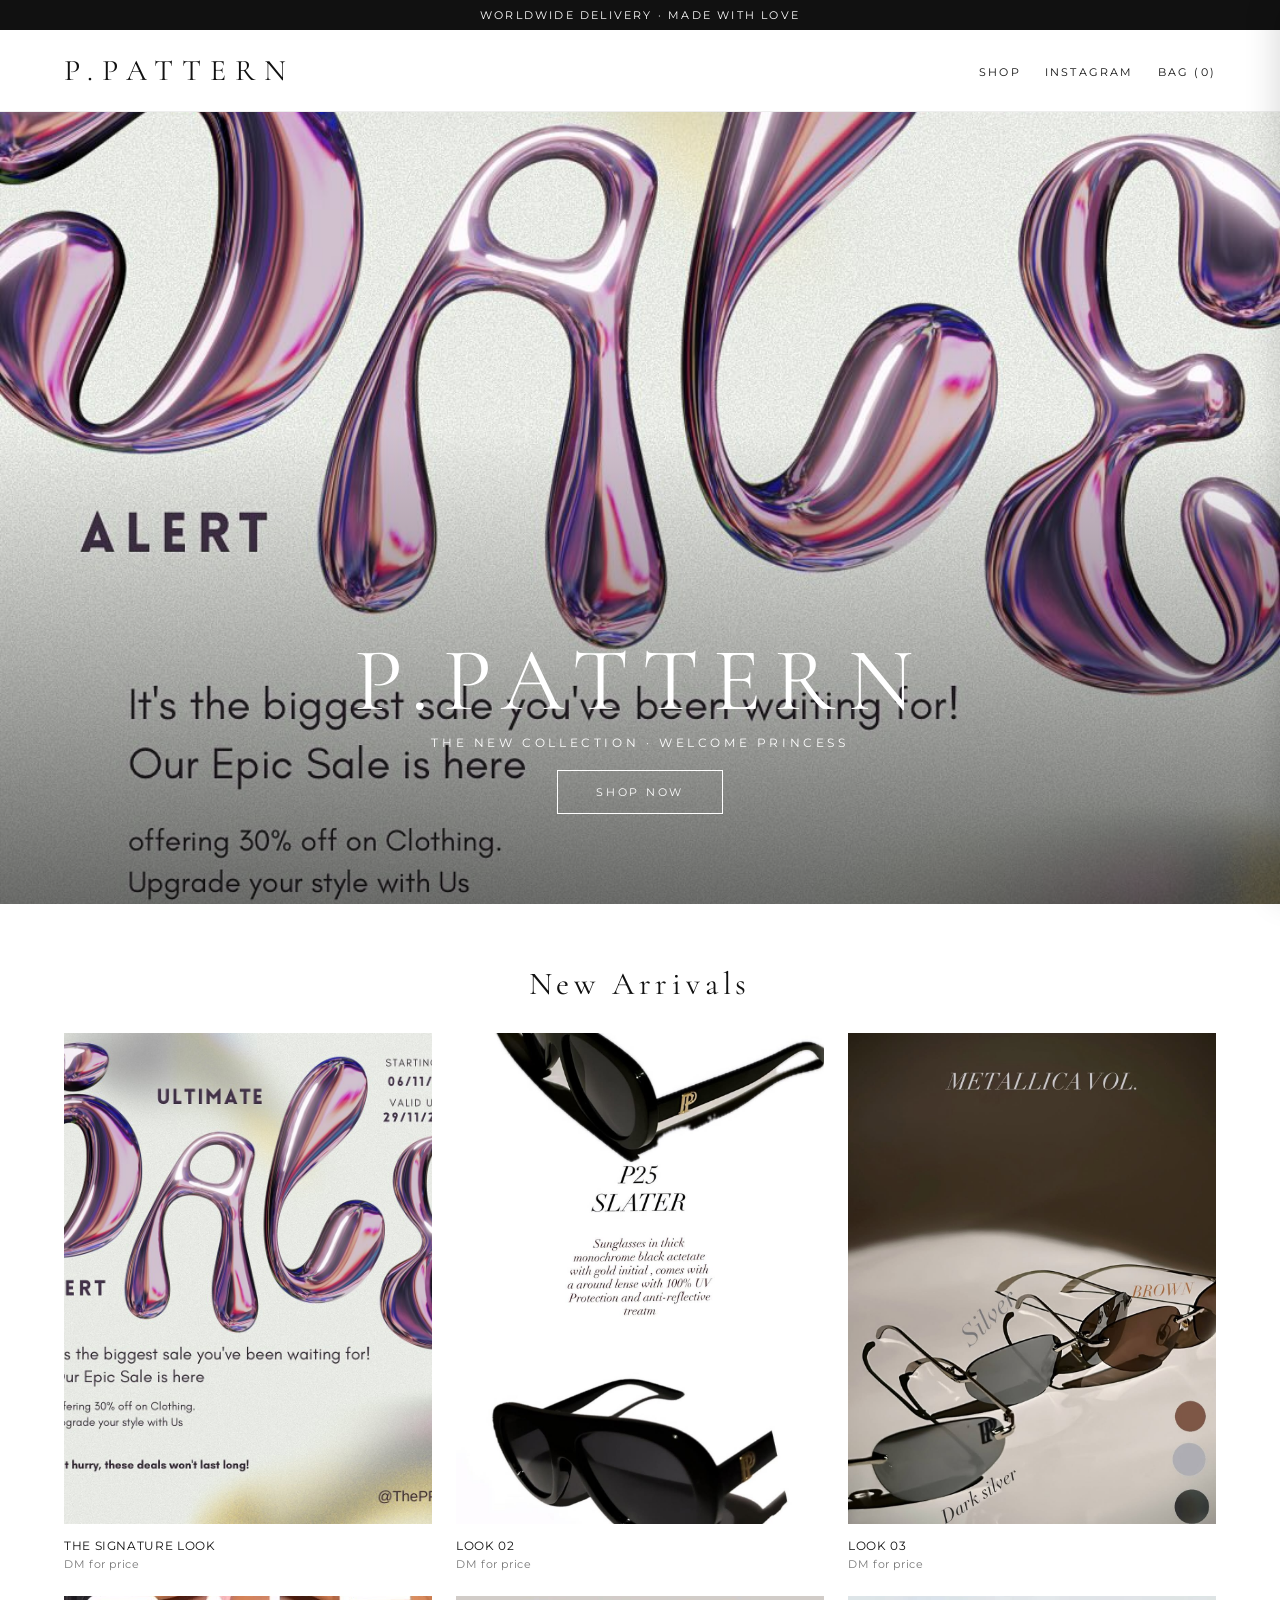
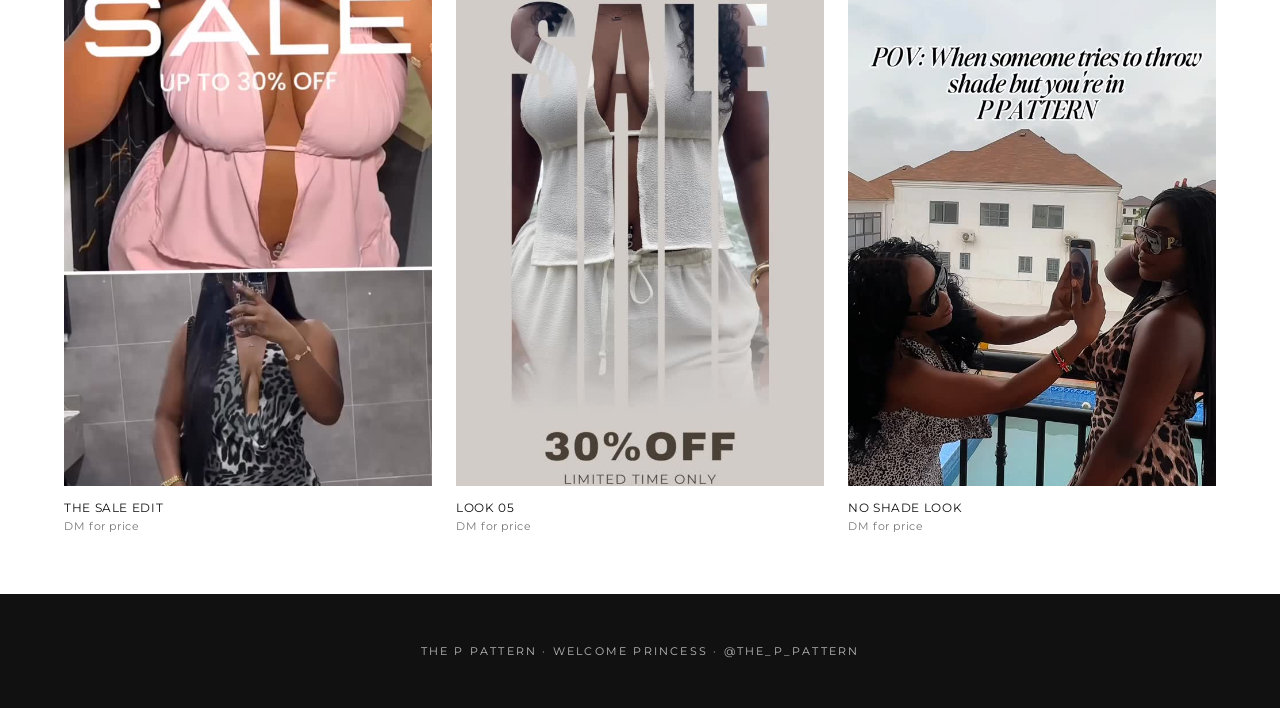
==== index.html @ 8e35169d "p.pattern site" ====
<!doctype html><html><head><meta charset=utf-8><meta name=viewport content="width=device-width,initial-scale=1"><title>P.PATTERN | The P Pattern</title><link href="https://fonts.googleapis.com/css2?family=Cormorant+Garamond&family=Montserrat:wght@400;500&display=swap" rel=stylesheet><link rel=stylesheet href=style.css></head><body>
<section class=hero style="background-image:url(img/DQmgvZlDFbx.jpg)"><div><h1>P.PATTERN</h1><p style="font-size:12px;letter-spacing:.3em">THE NEW COLLECTION · WELCOME PRINCESS</p><a class=btn href=shop.html>Shop now</a></div></section>
<h2>New Arrivals</h2><div class=grid id=g></div>
<script src=products.js></script><script src=app.js></script><script>head();g.innerHTML=PRODUCTS.map(card).join('')</script></body></html>
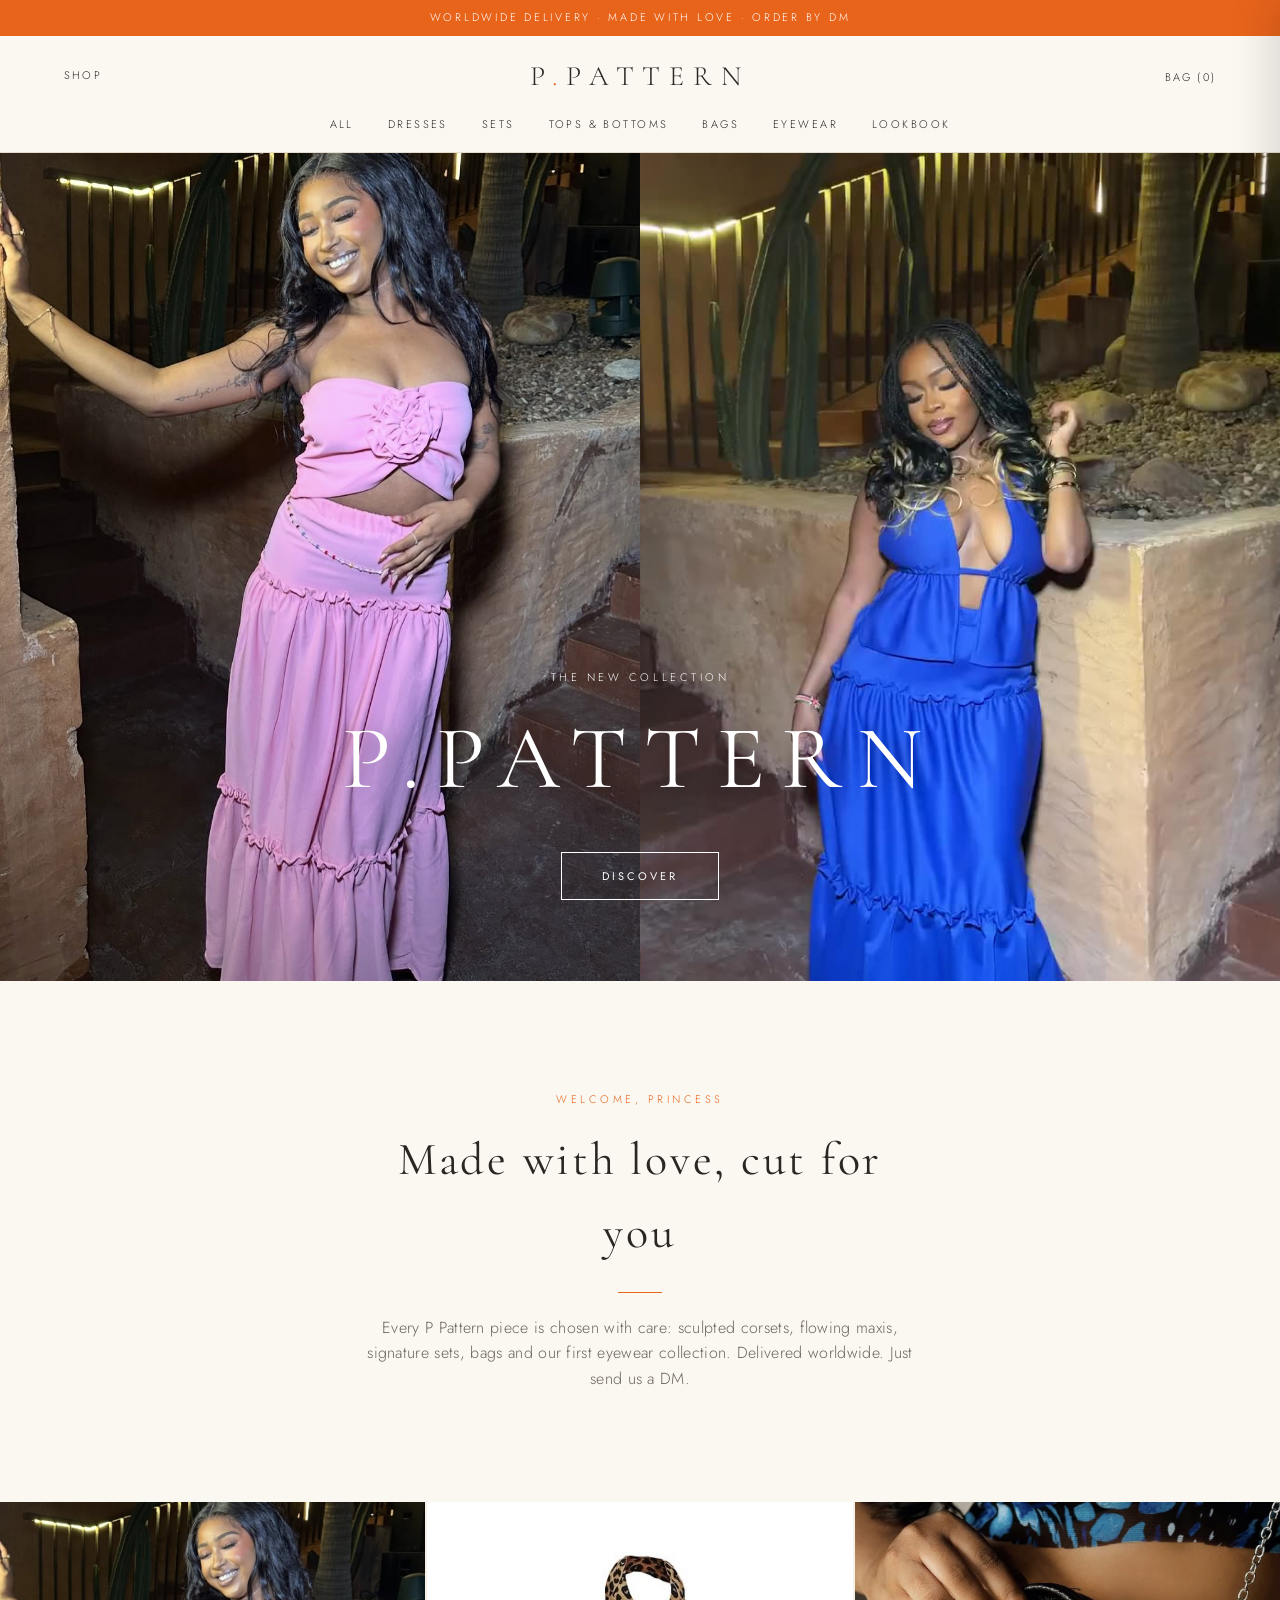
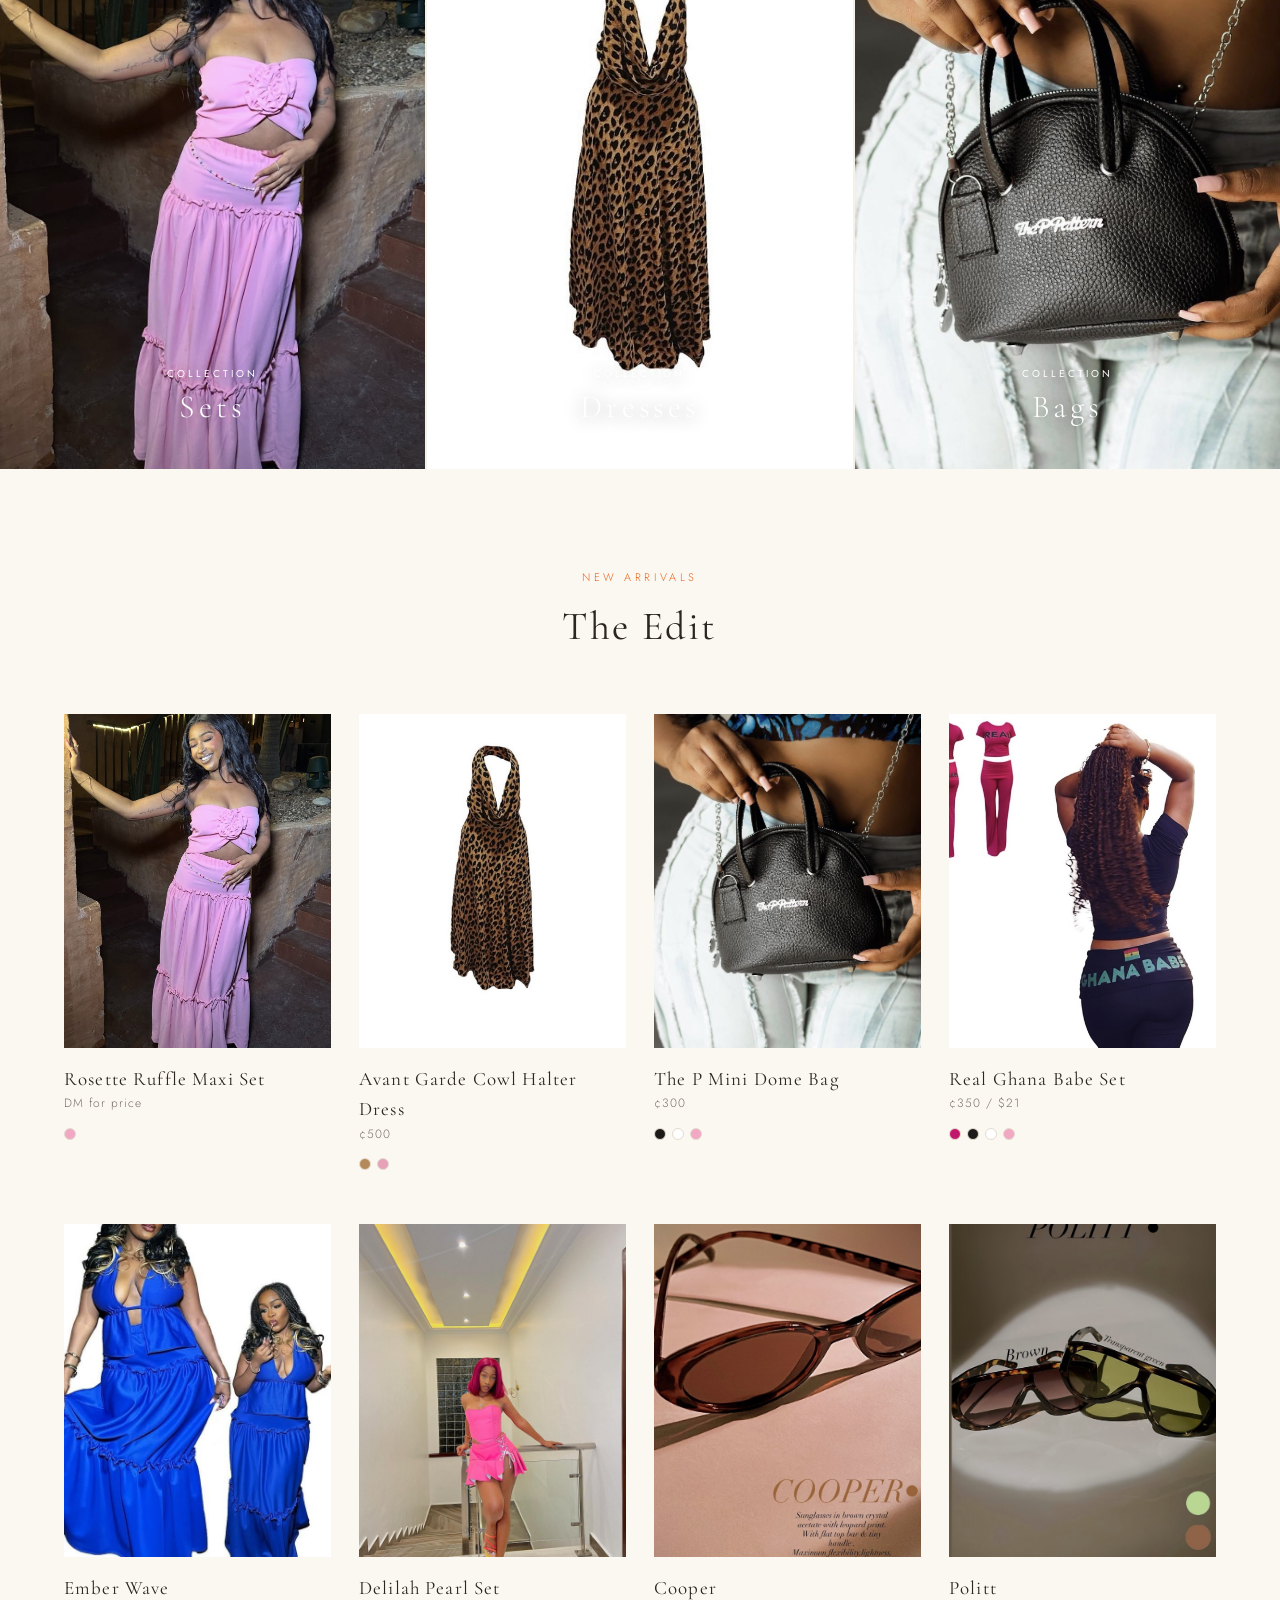
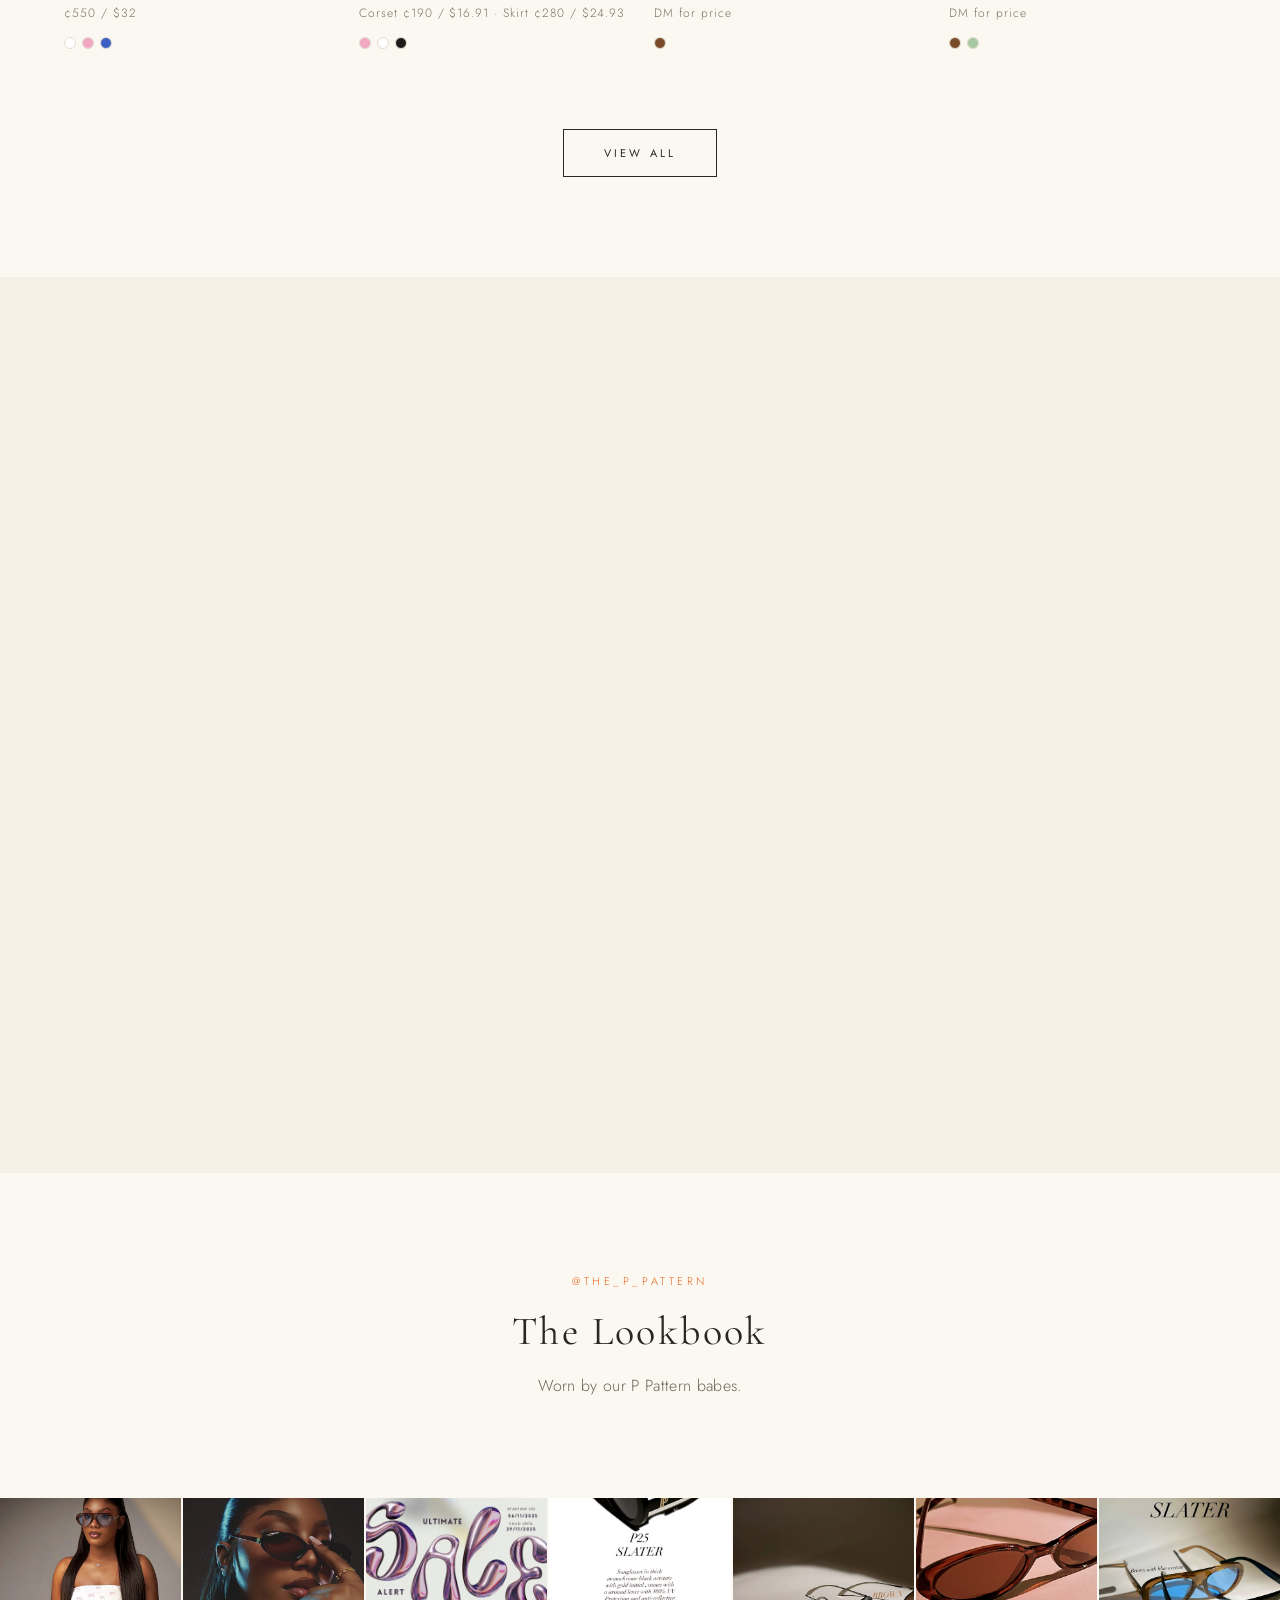
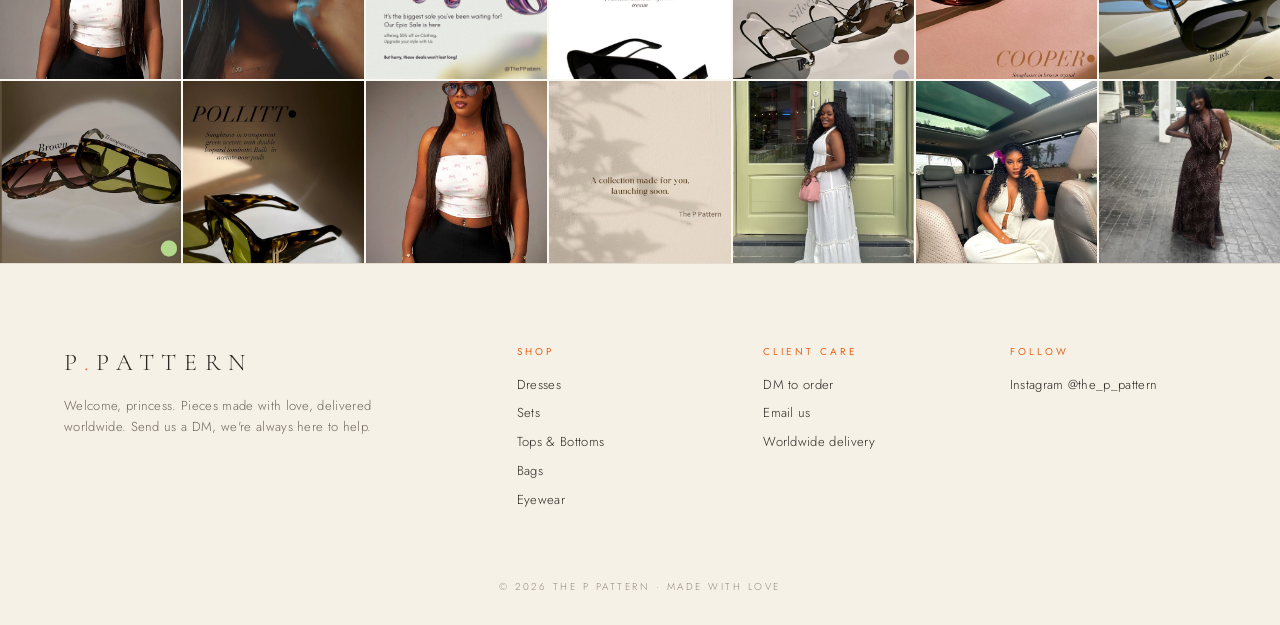
==== commit 89c1a2dc: "Birkin-inspired redesign, full catalog, eyewear" ====
--- a/index.html
+++ b/index.html
@@ -1,4 +1,11 @@
-<!doctype html><html><head><meta charset=utf-8><meta name=viewport content="width=device-width,initial-scale=1"><title>P.PATTERN | The P Pattern</title><link href="https://fonts.googleapis.com/css2?family=Cormorant+Garamond&family=Montserrat:wght@400;500&display=swap" rel=stylesheet><link rel=stylesheet href=style.css></head><body>
-<section class=hero style="background-image:url(img/DQmgvZlDFbx.jpg)"><div><h1>P.PATTERN</h1><p style="font-size:12px;letter-spacing:.3em">THE NEW COLLECTION · WELCOME PRINCESS</p><a class=btn href=shop.html>Shop now</a></div></section>
-<h2>New Arrivals</h2><div class=grid id=g></div>
-<script src=products.js></script><script src=app.js></script><script>head();g.innerHTML=PRODUCTS.map(card).join('')</script></body></html>
+<!doctype html><html lang=en><head><meta charset=utf-8><meta name=viewport content="width=device-width,initial-scale=1"><link rel=icon href=favicon.png><meta name=theme-color content="#f6f1e7"><meta property=og:site_name content="P.PATTERN"><meta property=og:image content="https://p-pattern.onrender.com/p/og.jpg"><meta name=twitter:card content=summary_large_image><link rel=preconnect href=https://fonts.gstatic.com><link href="https://fonts.googleapis.com/css2?family=Cormorant+Garamond:ital,wght@0,400;0,500;1,400&family=Jost:wght@300;400&display=swap" rel=stylesheet><link rel=stylesheet href=style.css><title>P.PATTERN | The P Pattern, Made with Love</title><meta name=description content="The P Pattern: womenswear, bags and eyewear, made with love. Worldwide delivery. Order by DM."><meta property=og:title content="P.PATTERN | The P Pattern"><meta property=og:description content="The P Pattern: womenswear, bags and eyewear, made with love. Worldwide delivery. Order by DM."><meta property=og:url content="https://p-pattern.onrender.com/"></head><body>
+<section class=hero><img src="p/rosette.jpg" alt="Rosette Ruffle Maxi Set" fetchpriority=high><video src="v/hero.mp4" poster="v/hero.jpg" autoplay muted loop playsinline></video><div class=cap><div class=eyebrow>The New Collection</div><h1>P.PATTERN</h1><a class=btn href="shop.html">Discover</a></div></section>
+<section class="intro rv"><div class=eyebrow style="color:var(--orange)">Welcome, princess</div><h2>Made with love, cut for you</h2><div class=rule></div><p>Every P Pattern piece is chosen with care: sculpted corsets, flowing maxis, signature sets, bags and our first eyewear collection. Delivered worldwide. Just send us a DM.</p></section>
+<section class=banners><a class="ban rv" href="shop.html?cat=Sets"><img src="p/rosette.jpg" alt=""><span><small>Collection</small>Sets</span></a><a class="ban rv" href="shop.html?cat=Dresses"><img src="p/leopard.jpg" alt=""><span><small>Collection</small>Dresses</span></a><a class="ban rv" href="shop.html?cat=Bags"><img src="p/bag-black.jpg" alt=""><span><small>Collection</small>Bags</span></a></section>
+<section class=sec><span class=eyebrow>New arrivals</span><h2>The Edit</h2><div class=grid id=g></div><p style="text-align:center;margin-top:50px"><a class=btn href=shop.html>View all</a></p></section>
+<section class=split><img class=rv src="p/eyewear-editorial.jpg" alt="P Pattern eyewear"><div class=rv><div class=eyebrow style="color:var(--orange)">Our first sunglasses collection</div><h2>The Eyewear</h2><div class=rule style="margin-left:0"></div><p style="color:#5f564d">Crystal acetates, tortoise shields and rimless metal, designed for lightness, durability and comfort.</p><a class=btn href="shop.html?cat=Eyewear">Shop eyewear</a></div></section>
+<section class=sec id=lookbook><span class=eyebrow>@the_p_pattern</span><h2>The Lookbook</h2><p style="text-align:center;color:#6d645b;margin-top:10px">Worn by our P Pattern babes.</p></section>
+<div class=strip id=lb></div>
+<script src=catalog.js></script><script src=app.js></script><script>shell('home');
+const pick=["rosette-ruffle-maxi-set","avant-garde-dress","p-mini-dome-bag","ghana-babe-set","ember-wave","delilah-pearl-set","cooper","politt"];
+g.innerHTML=pick.map(i=>PRODUCTS.find(p=>p.id==i)).map(card).join('');lb.innerHTML=LOOKBOOK.map(s=>`<a href="${IG}" target=_blank><img loading=lazy src="${s}" alt="P Pattern lookbook"></a>`).join('');reveal()</script></body></html>
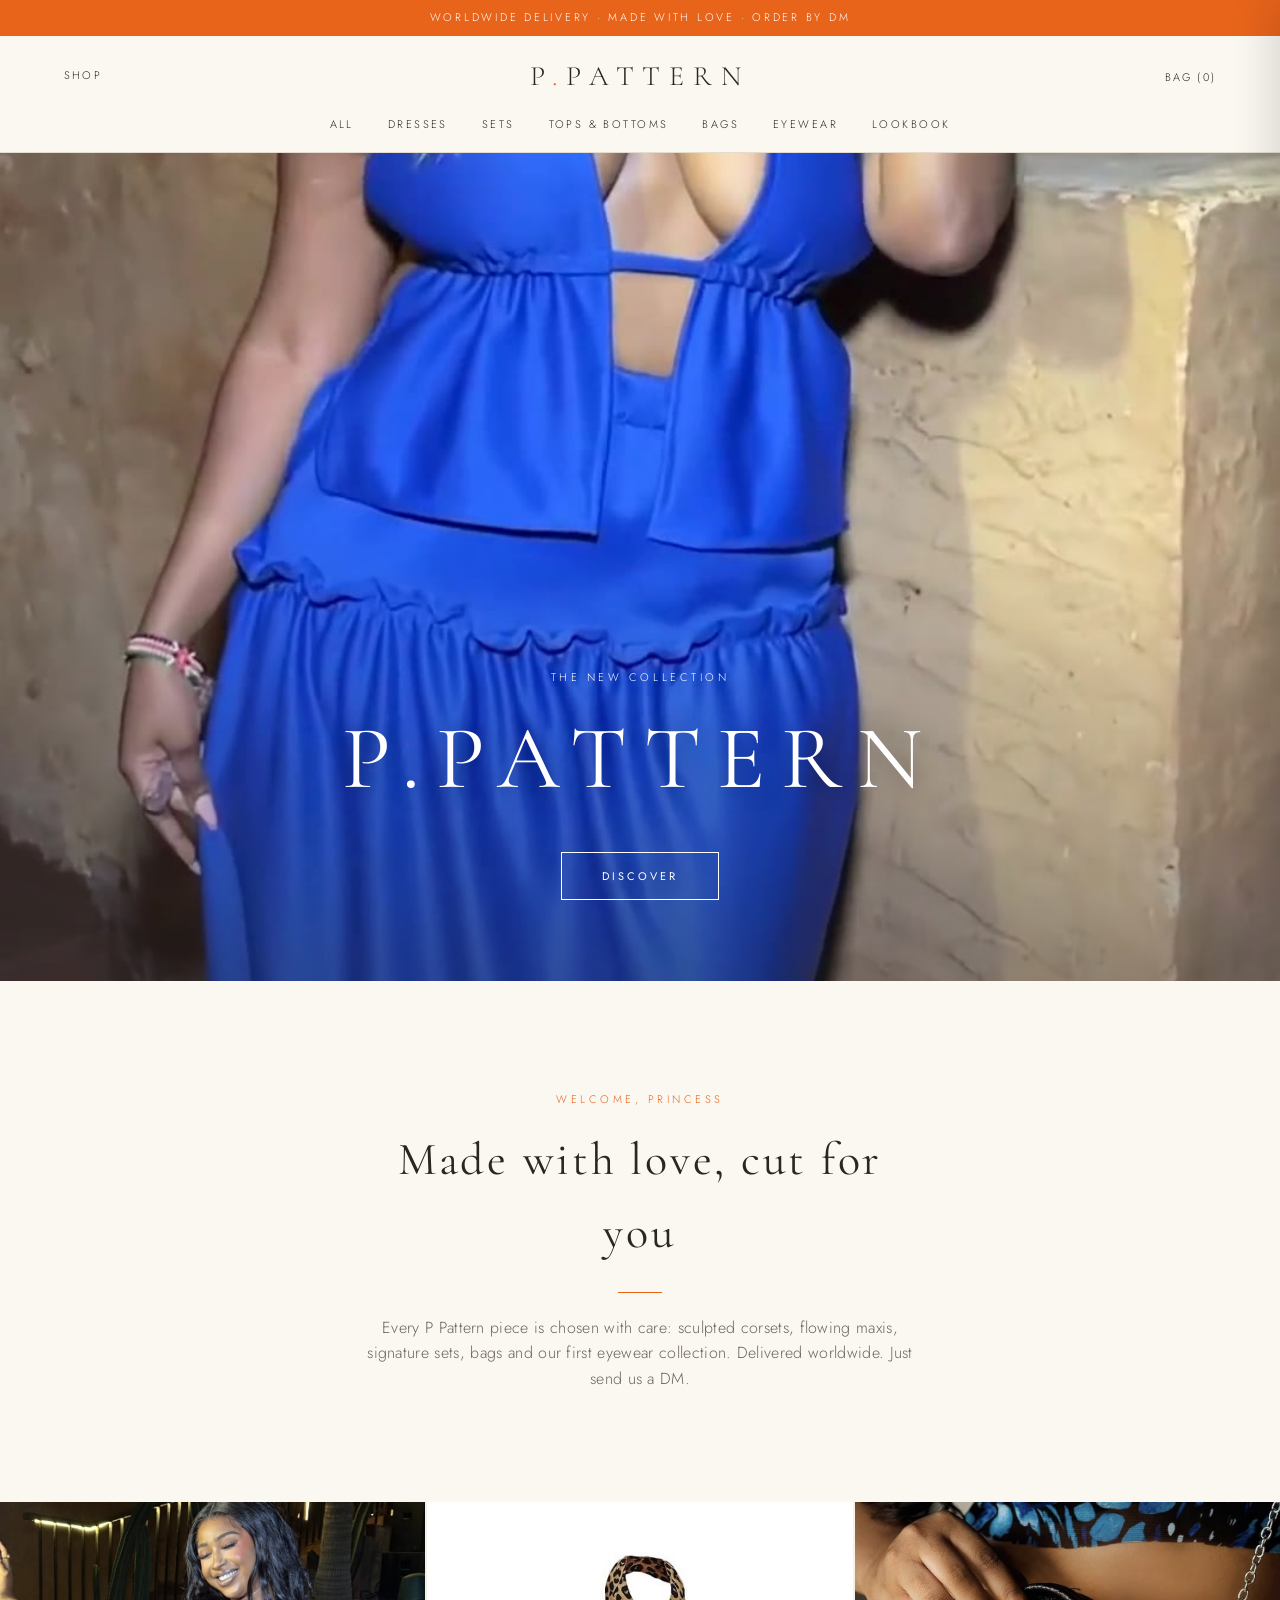
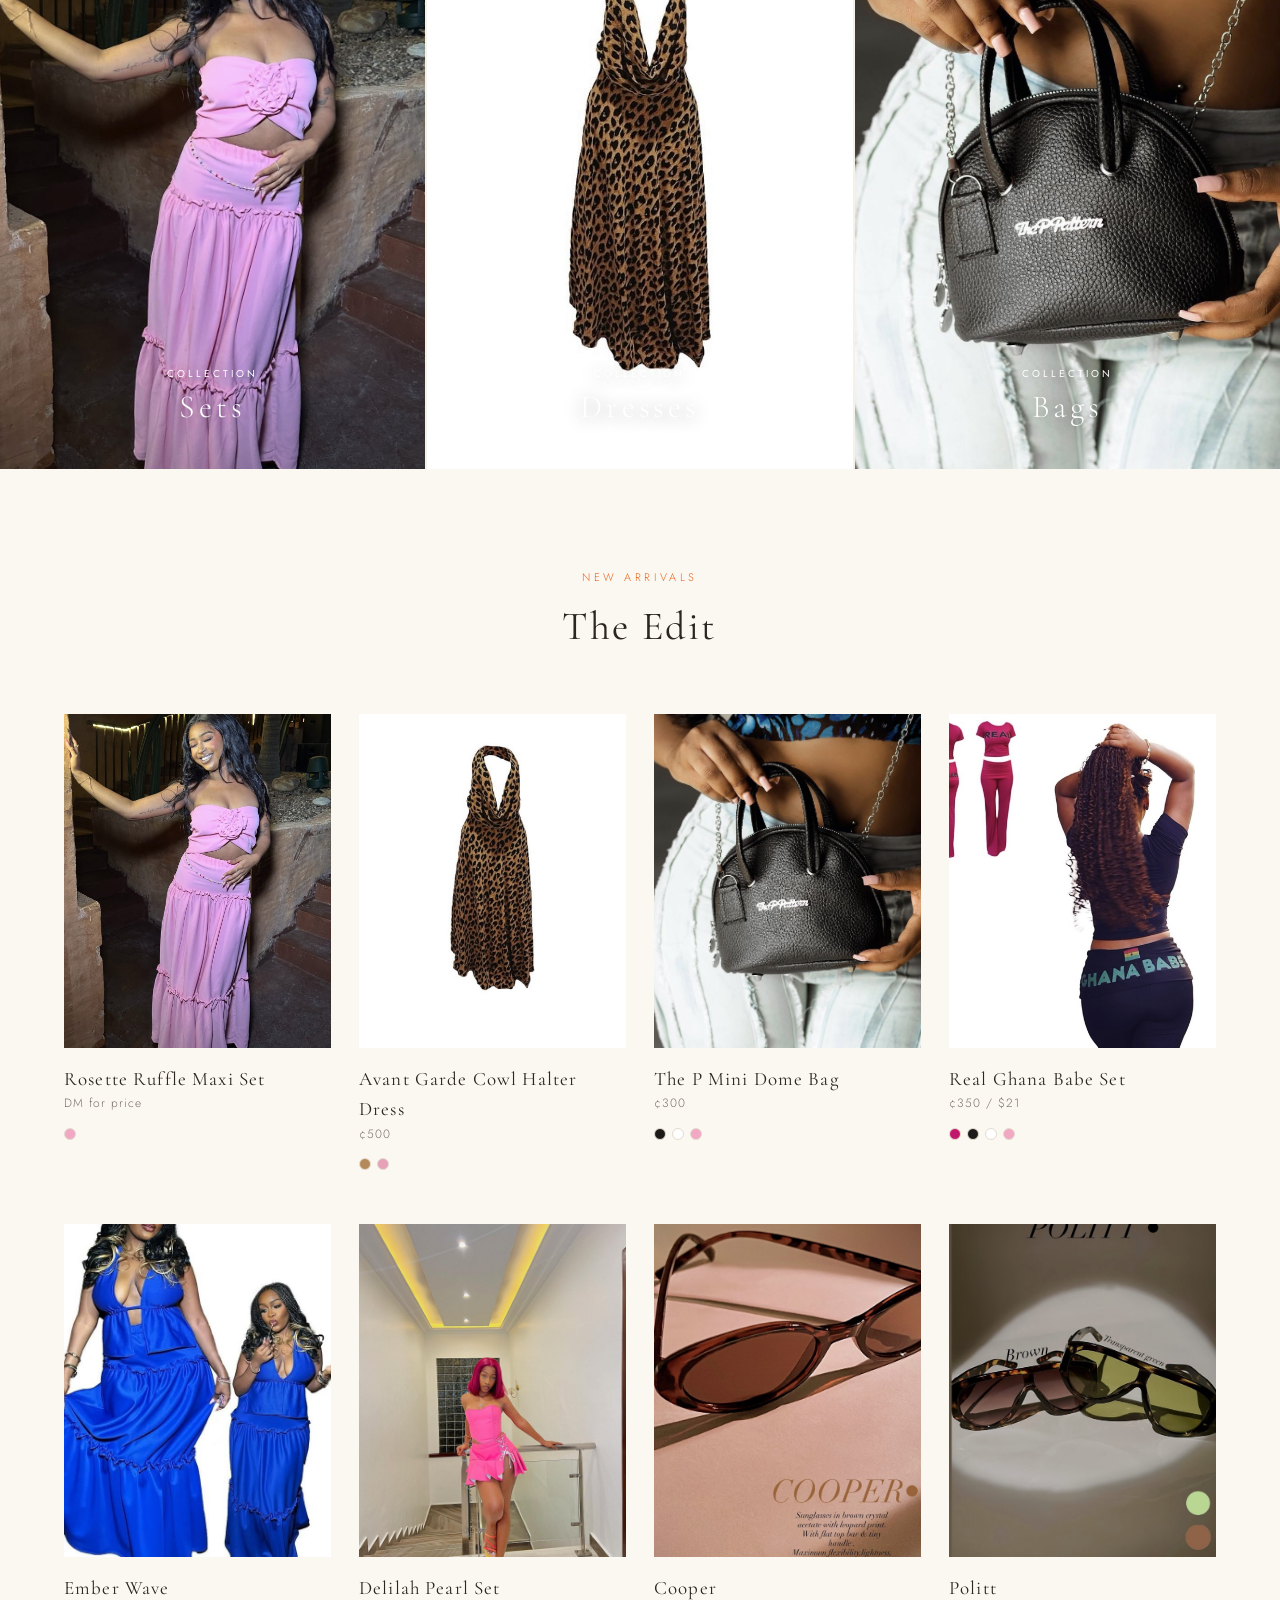
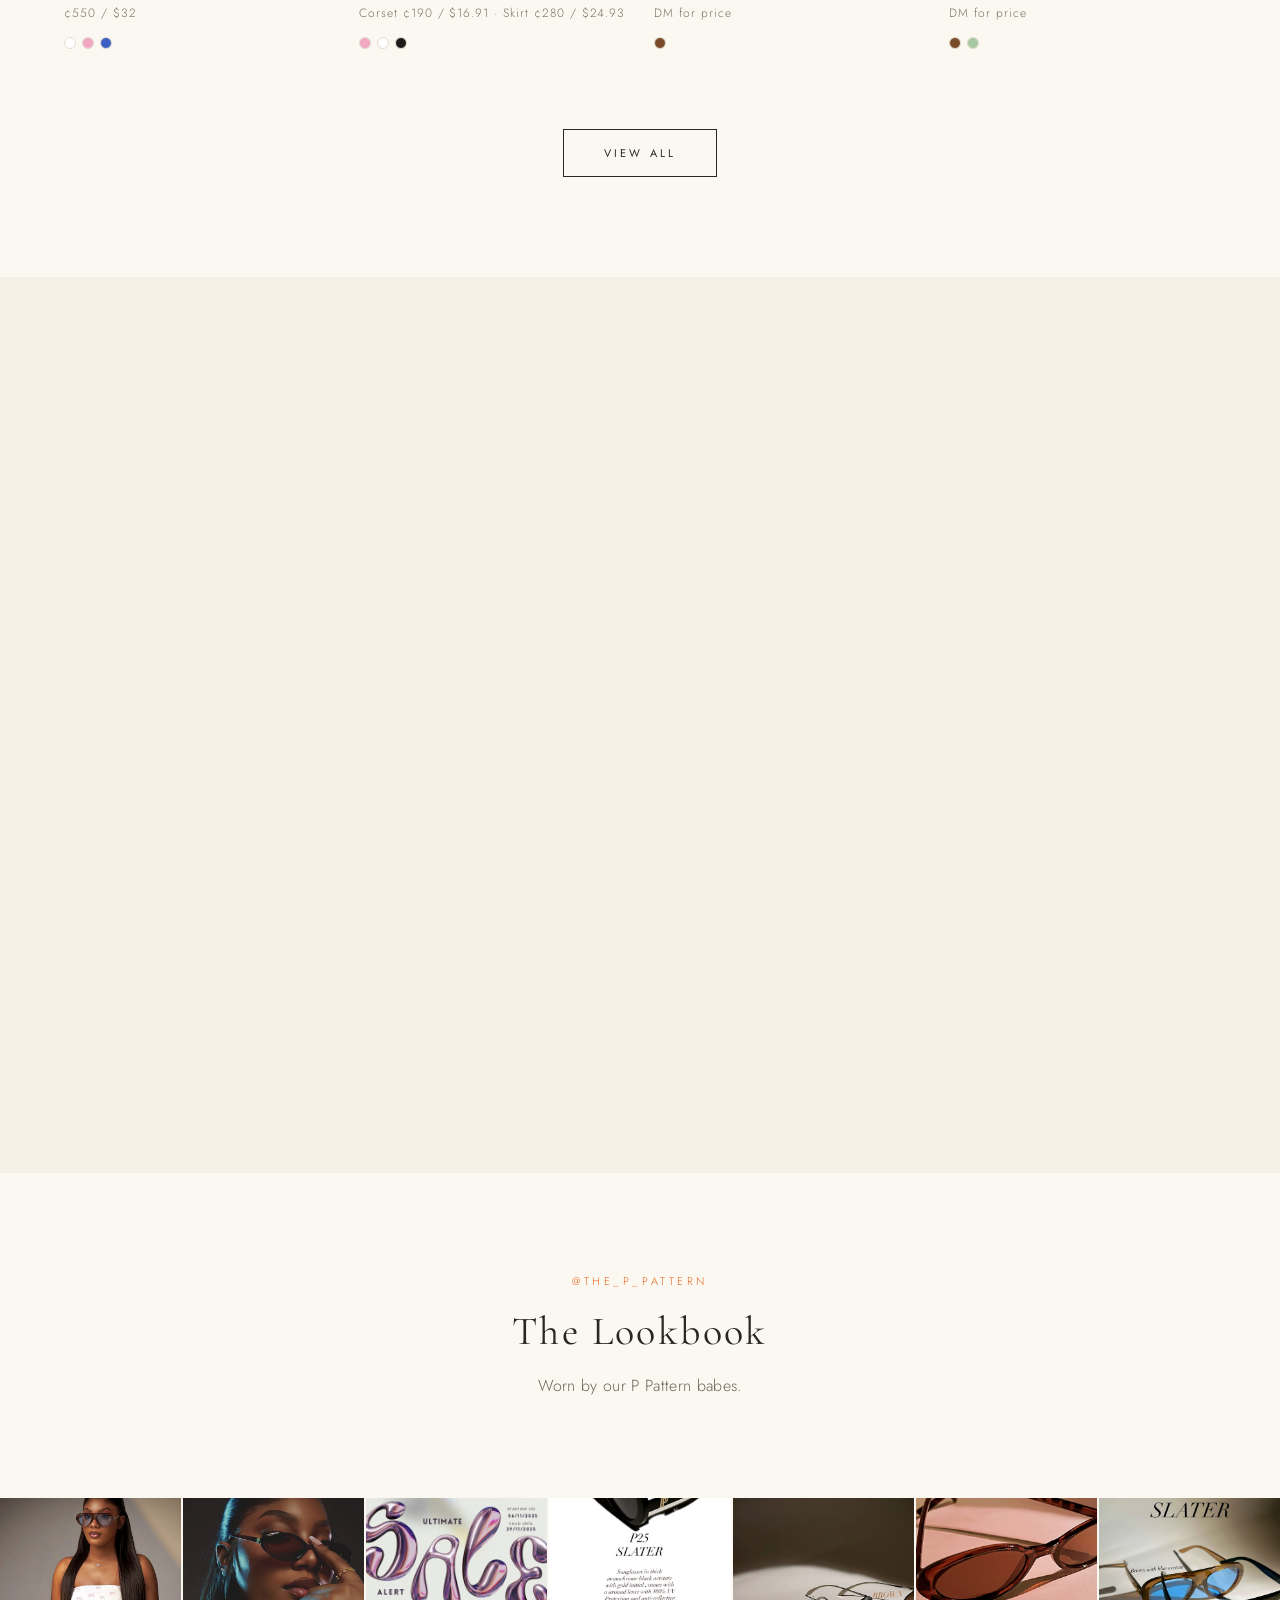
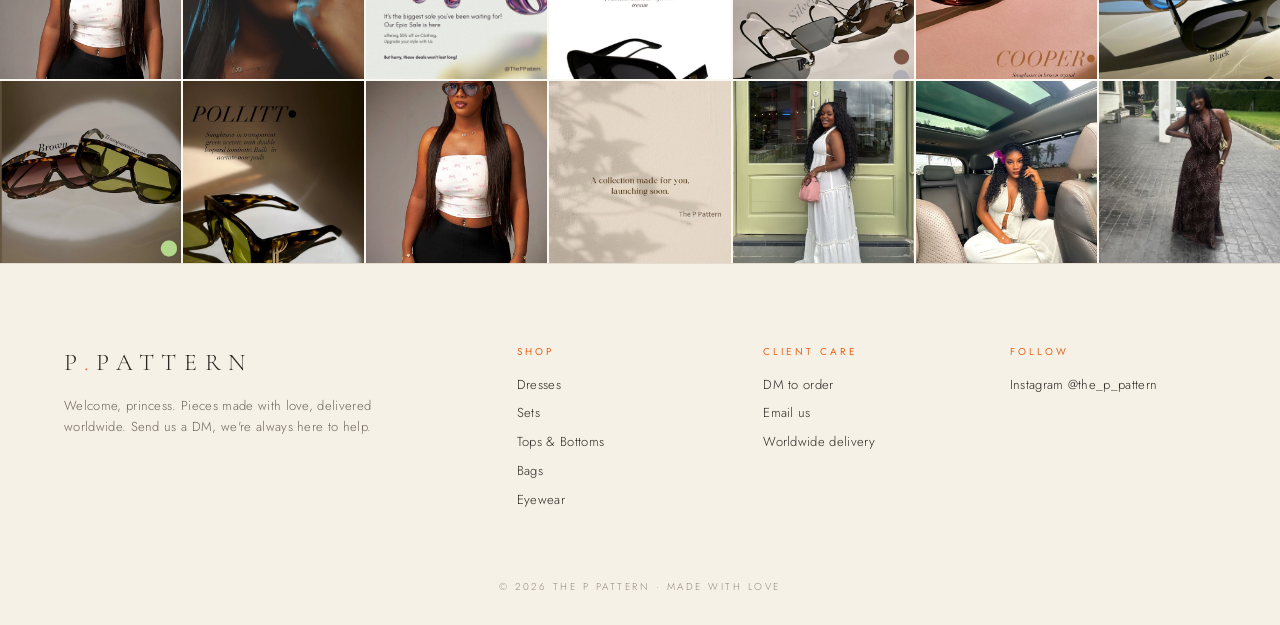
==== commit 0ace60e8: "Full-bleed hero video" ====
--- a/index.html
+++ b/index.html
@@ -1,5 +1,5 @@
 <!doctype html><html lang=en><head><meta charset=utf-8><meta name=viewport content="width=device-width,initial-scale=1"><link rel=icon href=favicon.png><meta name=theme-color content="#f6f1e7"><meta property=og:site_name content="P.PATTERN"><meta property=og:image content="https://p-pattern.onrender.com/p/og.jpg"><meta name=twitter:card content=summary_large_image><link rel=preconnect href=https://fonts.gstatic.com><link href="https://fonts.googleapis.com/css2?family=Cormorant+Garamond:ital,wght@0,400;0,500;1,400&family=Jost:wght@300;400&display=swap" rel=stylesheet><link rel=stylesheet href=style.css><title>P.PATTERN | The P Pattern, Made with Love</title><meta name=description content="The P Pattern: womenswear, bags and eyewear, made with love. Worldwide delivery. Order by DM."><meta property=og:title content="P.PATTERN | The P Pattern"><meta property=og:description content="The P Pattern: womenswear, bags and eyewear, made with love. Worldwide delivery. Order by DM."><meta property=og:url content="https://p-pattern.onrender.com/"></head><body>
-<section class=hero><img src="p/rosette.jpg" alt="Rosette Ruffle Maxi Set" fetchpriority=high><video src="v/hero.mp4" poster="v/hero.jpg" autoplay muted loop playsinline></video><div class=cap><div class=eyebrow>The New Collection</div><h1>P.PATTERN</h1><a class=btn href="shop.html">Discover</a></div></section>
+<section class=hero><video src="v/hero.mp4" poster="v/hero.jpg" autoplay muted loop playsinline preload=auto aria-label="Ember Wave campaign film"></video><div class=cap><div class=eyebrow>The New Collection</div><h1>P.PATTERN</h1><a class=btn href="shop.html">Discover</a></div></section>
 <section class="intro rv"><div class=eyebrow style="color:var(--orange)">Welcome, princess</div><h2>Made with love, cut for you</h2><div class=rule></div><p>Every P Pattern piece is chosen with care: sculpted corsets, flowing maxis, signature sets, bags and our first eyewear collection. Delivered worldwide. Just send us a DM.</p></section>
 <section class=banners><a class="ban rv" href="shop.html?cat=Sets"><img src="p/rosette.jpg" alt=""><span><small>Collection</small>Sets</span></a><a class="ban rv" href="shop.html?cat=Dresses"><img src="p/leopard.jpg" alt=""><span><small>Collection</small>Dresses</span></a><a class="ban rv" href="shop.html?cat=Bags"><img src="p/bag-black.jpg" alt=""><span><small>Collection</small>Bags</span></a></section>
 <section class=sec><span class=eyebrow>New arrivals</span><h2>The Edit</h2><div class=grid id=g></div><p style="text-align:center;margin-top:50px"><a class=btn href=shop.html>View all</a></p></section>
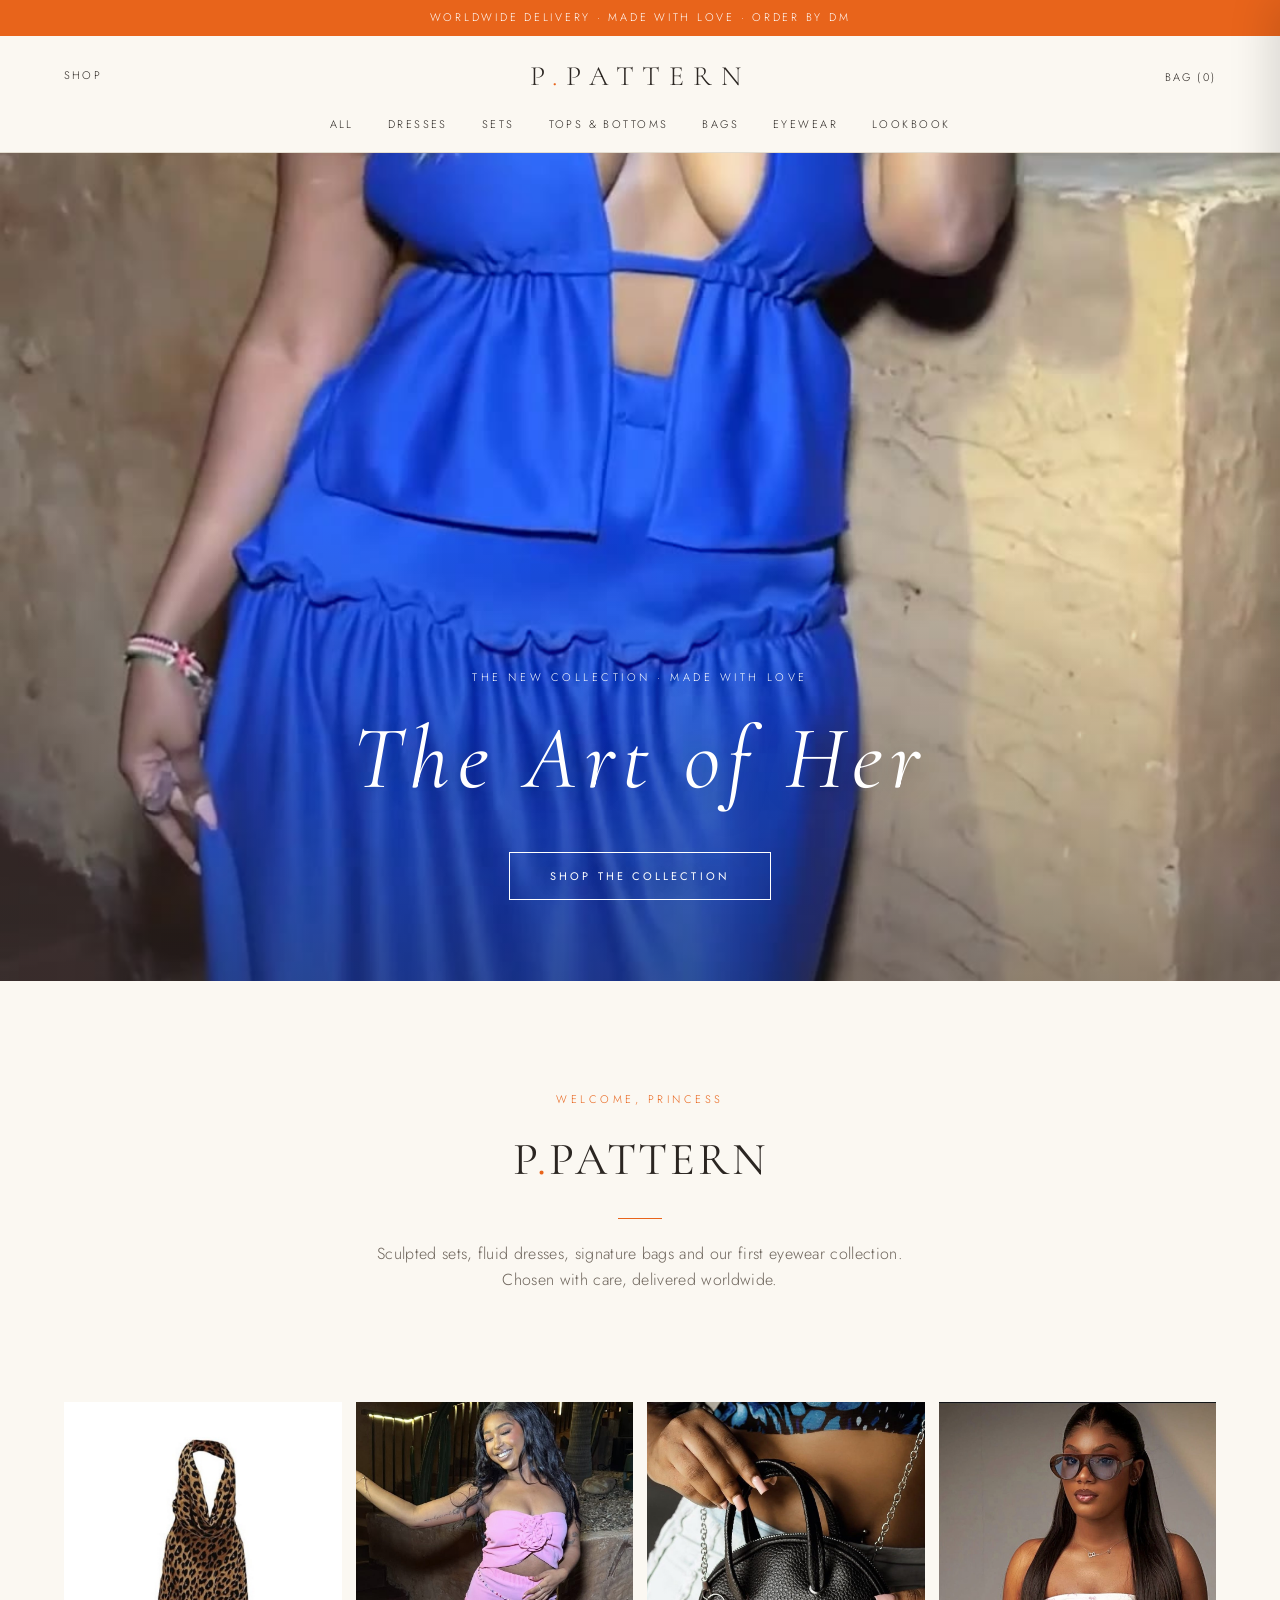
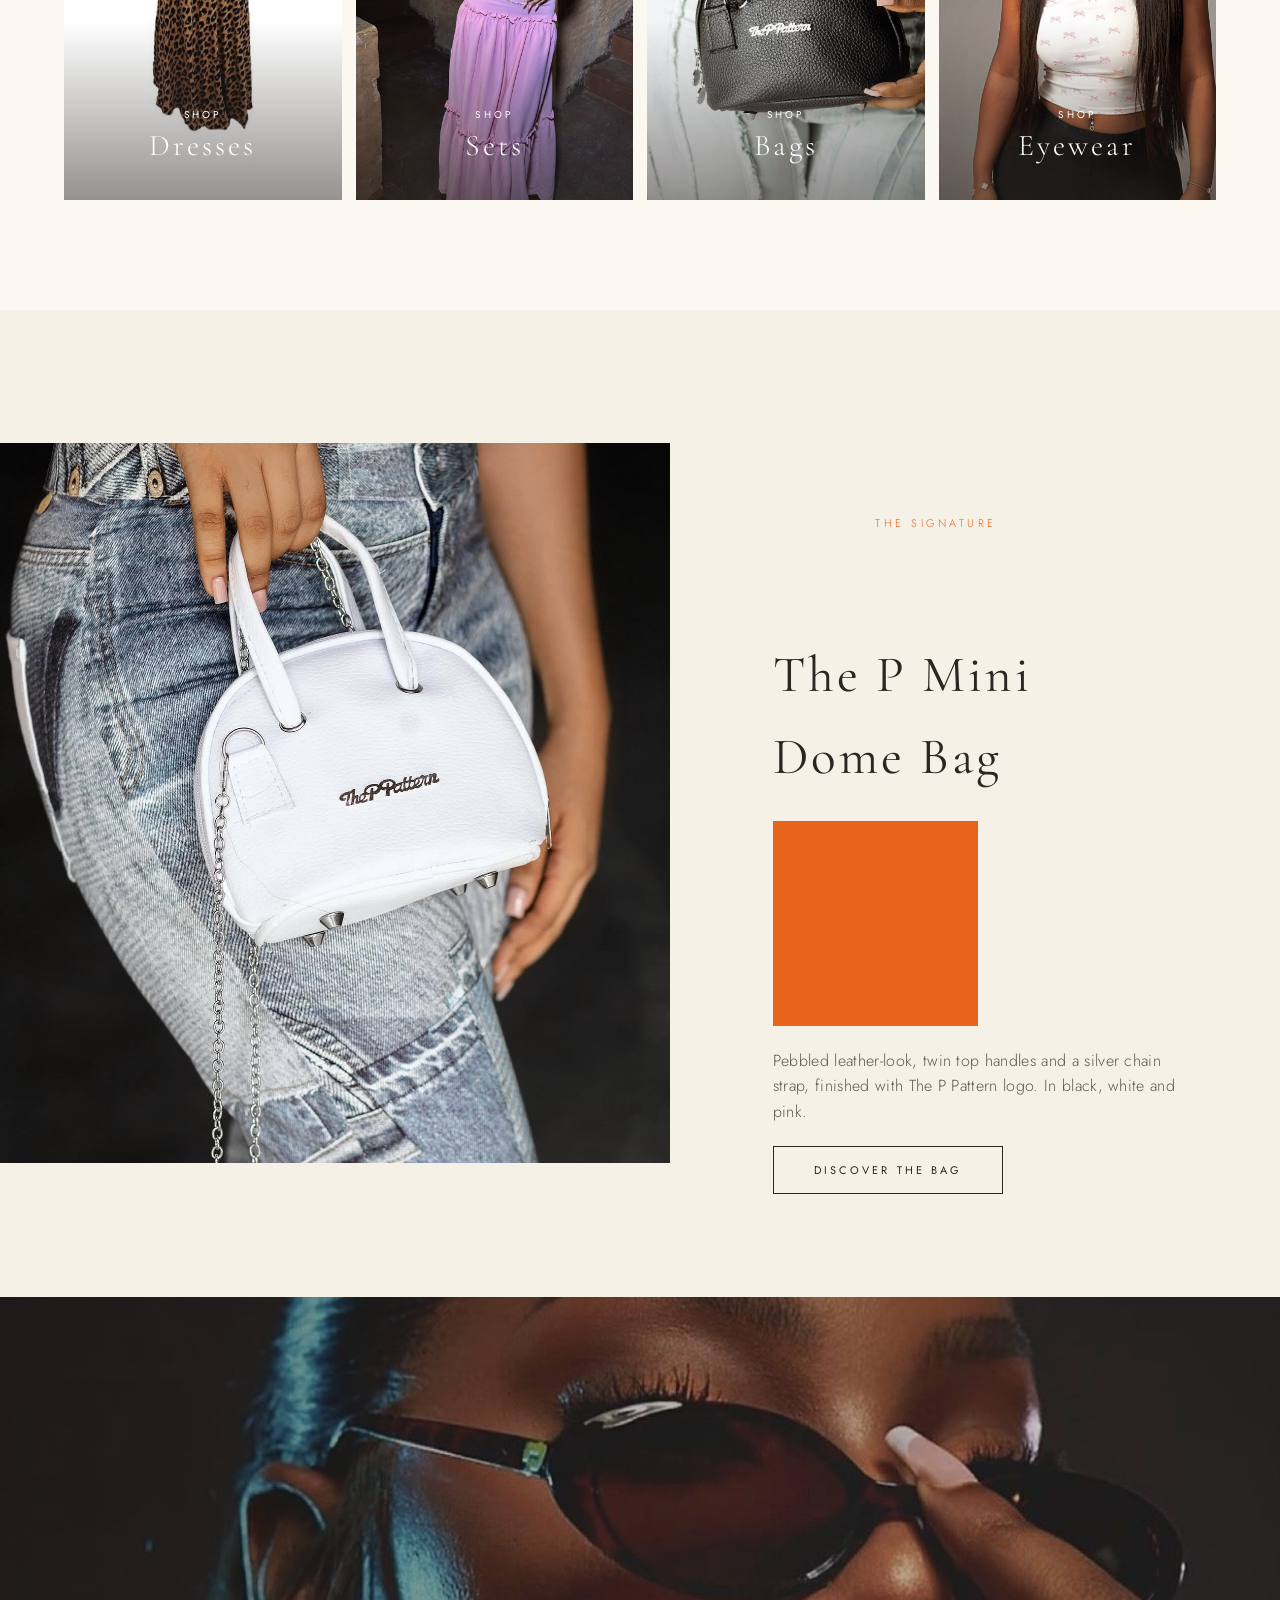
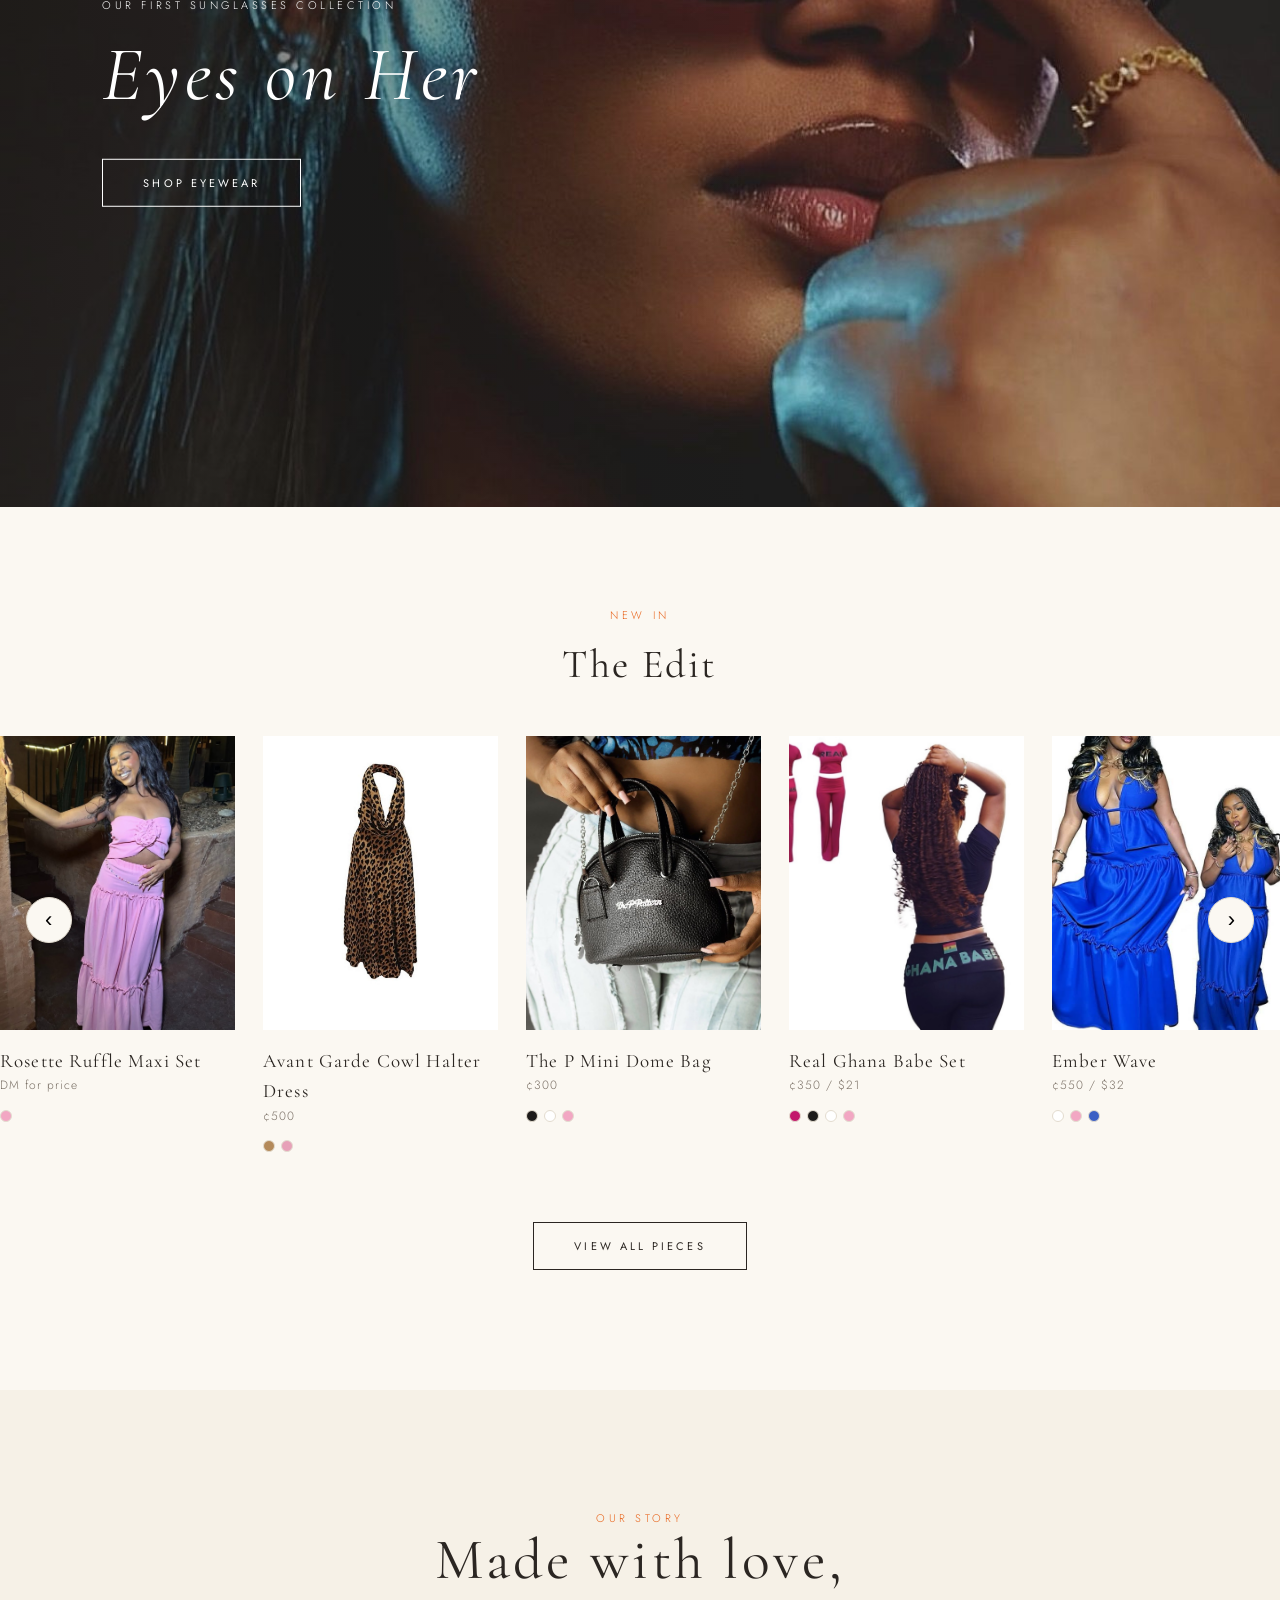
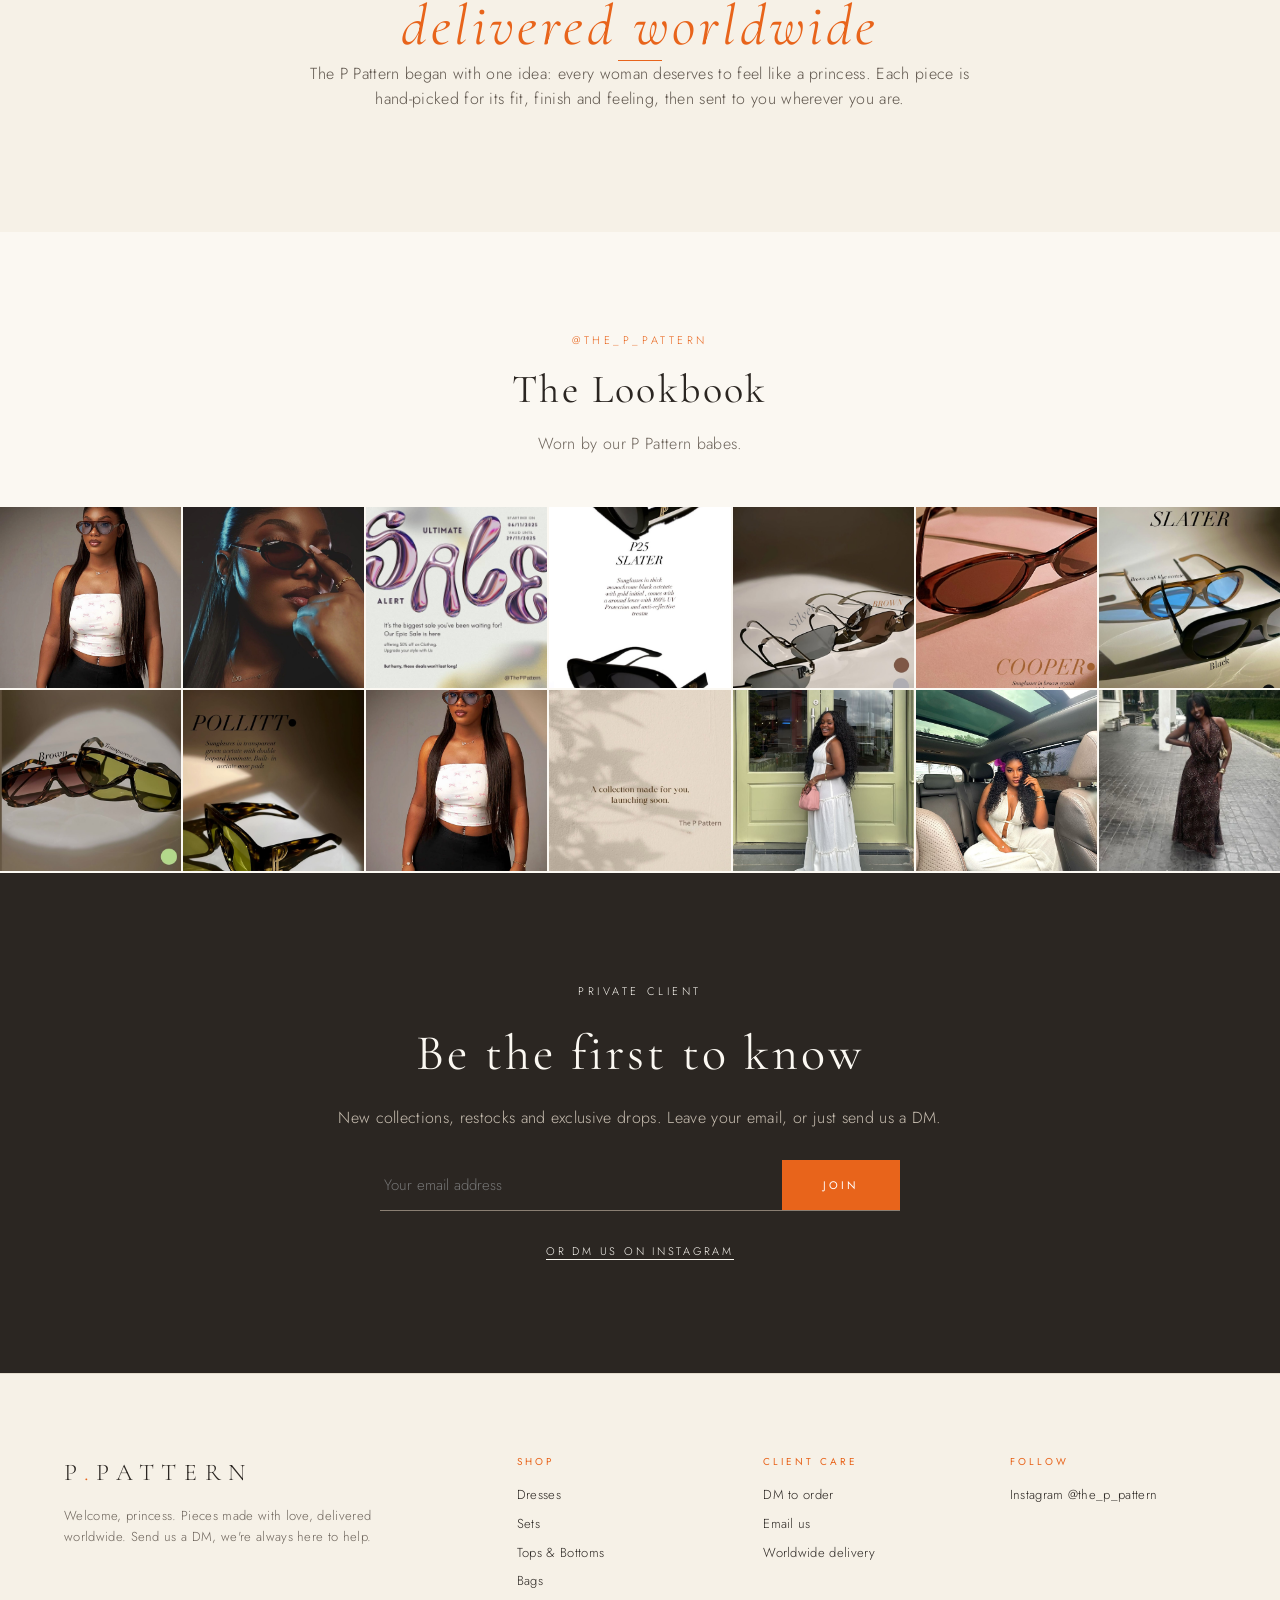
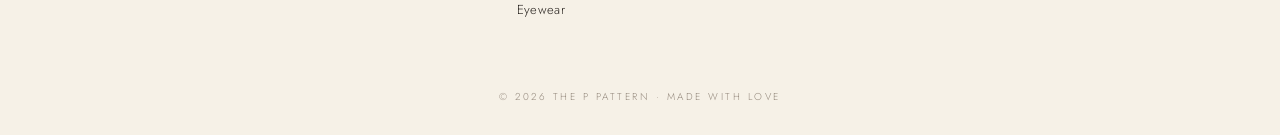
==== commit 60a7d14e: "Luxury homepage redesign" ====
--- a/index.html
+++ b/index.html
@@ -1,11 +1,20 @@
 <!doctype html><html lang=en><head><meta charset=utf-8><meta name=viewport content="width=device-width,initial-scale=1"><link rel=icon href=favicon.png><meta name=theme-color content="#f6f1e7"><meta property=og:site_name content="P.PATTERN"><meta property=og:image content="https://p-pattern.onrender.com/p/og.jpg"><meta name=twitter:card content=summary_large_image><link rel=preconnect href=https://fonts.gstatic.com><link href="https://fonts.googleapis.com/css2?family=Cormorant+Garamond:ital,wght@0,400;0,500;1,400&family=Jost:wght@300;400&display=swap" rel=stylesheet><link rel=stylesheet href=style.css><title>P.PATTERN | The P Pattern, Made with Love</title><meta name=description content="The P Pattern: womenswear, bags and eyewear, made with love. Worldwide delivery. Order by DM."><meta property=og:title content="P.PATTERN | The P Pattern"><meta property=og:description content="The P Pattern: womenswear, bags and eyewear, made with love. Worldwide delivery. Order by DM."><meta property=og:url content="https://p-pattern.onrender.com/"></head><body>
-<section class=hero><video src="v/hero.mp4" poster="v/hero.jpg" autoplay muted loop playsinline preload=auto aria-label="Ember Wave campaign film"></video><div class=cap><div class=eyebrow>The New Collection</div><h1>P.PATTERN</h1><a class=btn href="shop.html">Discover</a></div></section>
-<section class="intro rv"><div class=eyebrow style="color:var(--orange)">Welcome, princess</div><h2>Made with love, cut for you</h2><div class=rule></div><p>Every P Pattern piece is chosen with care: sculpted corsets, flowing maxis, signature sets, bags and our first eyewear collection. Delivered worldwide. Just send us a DM.</p></section>
-<section class=banners><a class="ban rv" href="shop.html?cat=Sets"><img src="p/rosette.jpg" alt=""><span><small>Collection</small>Sets</span></a><a class="ban rv" href="shop.html?cat=Dresses"><img src="p/leopard.jpg" alt=""><span><small>Collection</small>Dresses</span></a><a class="ban rv" href="shop.html?cat=Bags"><img src="p/bag-black.jpg" alt=""><span><small>Collection</small>Bags</span></a></section>
-<section class=sec><span class=eyebrow>New arrivals</span><h2>The Edit</h2><div class=grid id=g></div><p style="text-align:center;margin-top:50px"><a class=btn href=shop.html>View all</a></p></section>
-<section class=split><img class=rv src="p/eyewear-editorial.jpg" alt="P Pattern eyewear"><div class=rv><div class=eyebrow style="color:var(--orange)">Our first sunglasses collection</div><h2>The Eyewear</h2><div class=rule style="margin-left:0"></div><p style="color:#5f564d">Crystal acetates, tortoise shields and rimless metal, designed for lightness, durability and comfort.</p><a class=btn href="shop.html?cat=Eyewear">Shop eyewear</a></div></section>
-<section class=sec id=lookbook><span class=eyebrow>@the_p_pattern</span><h2>The Lookbook</h2><p style="text-align:center;color:#6d645b;margin-top:10px">Worn by our P Pattern babes.</p></section>
+<section class=hero><video src="v/hero.mp4" poster="v/hero.jpg" autoplay muted loop playsinline preload=auto aria-label="Ember Wave campaign film"></video><div class=cap><div class=eyebrow>The New Collection · Made with love</div><h1 style="font-style:italic;letter-spacing:.08em">The Art of Her</h1><a class=btn href="shop.html">Shop the collection</a></div></section>
+<section class="intro rv"><div class=eyebrow style="color:var(--orange)">Welcome, princess</div><h2>P<span style="color:var(--orange)">.</span>PATTERN</h2><div class=rule></div><p>Sculpted sets, fluid dresses, signature bags and our first eyewear collection. Chosen with care, delivered worldwide.</p></section>
+<section class=tiles>
+<a class="tile rv" href="shop.html?cat=Dresses"><img src="p/leopard.jpg" alt="Dresses"><span><small>Shop</small>Dresses</span></a>
+<a class="tile rv" href="shop.html?cat=Sets"><img src="p/rosette.jpg" alt="Sets"><span><small>Shop</small>Sets</span></a>
+<a class="tile rv" href="shop.html?cat=Bags"><img src="p/bag-black.jpg" alt="Bags"><span><small>Shop</small>Bags</span></a>
+<a class="tile rv" href="shop.html?cat=Eyewear"><img src="p/lookbook-bow.jpg" alt="Eyewear"><span><small>Shop</small>Eyewear</span></a></section>
+<section class=split><img class=rv src="p/bag-white.jpg" alt="The P Mini Dome Bag in white"><div class=rv><div class=eyebrow style="color:var(--orange)">The signature</div><h2>The P Mini Dome Bag</h2><div class=rule style="margin-left:0"></div><p style="color:#5f564d">Pebbled leather-look, twin top handles and a silver chain strap, finished with The P Pattern logo. In black, white and pink.</p><a class=btn href="product.html?id=p-mini-dome-bag">Discover the bag</a></div></section>
+<section class="campaign"><img src="p/eyewear-editorial.jpg" alt="P Pattern eyewear campaign"><div class=cap2 rv><div class=eyebrow>Our first sunglasses collection</div><h2>Eyes on Her</h2><a class=btn href="shop.html?cat=Eyewear">Shop eyewear</a></div></section>
+<section class=sec style="padding-bottom:40px"><span class=eyebrow>New in</span><h2>The Edit</h2></section>
+<div class=car-wrap><button class="arr l" onclick="car.scrollBy({left:-car.clientWidth*.8,behavior:'smooth'})">‹</button><div class=car id=car></div><button class="arr r" onclick="car.scrollBy({left:car.clientWidth*.8,behavior:'smooth'})">›</button></div>
+<p style="text-align:center;margin:40px 0 0"><a class=btn href=shop.html>View all pieces</a></p>
+<section class="story rv"><div><div class=eyebrow style="color:var(--orange)">Our story</div><h2>Made with love,<br><em>delivered worldwide</em></h2><div class=rule></div><p>The P Pattern began with one idea: every woman deserves to feel like a princess. Each piece is hand-picked for its fit, finish and feeling, then sent to you wherever you are.</p></div></section>
+<section class=sec id=lookbook style="padding-bottom:50px"><span class=eyebrow>@the_p_pattern</span><h2>The Lookbook</h2><p style="text-align:center;color:#6d645b;margin-top:10px">Worn by our P Pattern babes.</p></section>
 <div class=strip id=lb></div>
+<section class="cta rv"><div class=eyebrow>Private client</div><h2>Be the first to know</h2><p>New collections, restocks and exclusive drops. Leave your email, or just send us a DM.</p><form onsubmit="location.href='mailto:maxwellafriyie001@gmail.com?subject=Join%20the%20P.PATTERN%20list&body='+encodeURIComponent('Please add me: '+this.e.value);return false"><input name=e type=email required placeholder="Your email address"><button class="btn o">Join</button></form><a href="https://ig.me/m/the_p_pattern" target=_blank style="font-size:11px;letter-spacing:.25em;text-transform:uppercase;border-bottom:1px solid">Or DM us on Instagram</a></section>
 <script src=catalog.js></script><script src=app.js></script><script>shell('home');
-const pick=["rosette-ruffle-maxi-set","avant-garde-dress","p-mini-dome-bag","ghana-babe-set","ember-wave","delilah-pearl-set","cooper","politt"];
-g.innerHTML=pick.map(i=>PRODUCTS.find(p=>p.id==i)).map(card).join('');lb.innerHTML=LOOKBOOK.map(s=>`<a href="${IG}" target=_blank><img loading=lazy src="${s}" alt="P Pattern lookbook"></a>`).join('');reveal()</script></body></html>
+const pick=["rosette-ruffle-maxi-set","avant-garde-dress","p-mini-dome-bag","ghana-babe-set","ember-wave","cooper","delilah-pearl-set","politt","ripple-3d-crop","metallica"];
+car.innerHTML=pick.map(i=>PRODUCTS.find(p=>p.id==i)).filter(Boolean).map(card).join('');lb.innerHTML=LOOKBOOK.slice(0,14).map(s=>`<a href="${IG}" target=_blank><img loading=lazy src="${s}" alt="P Pattern lookbook"></a>`).join('');reveal()</script></body></html>
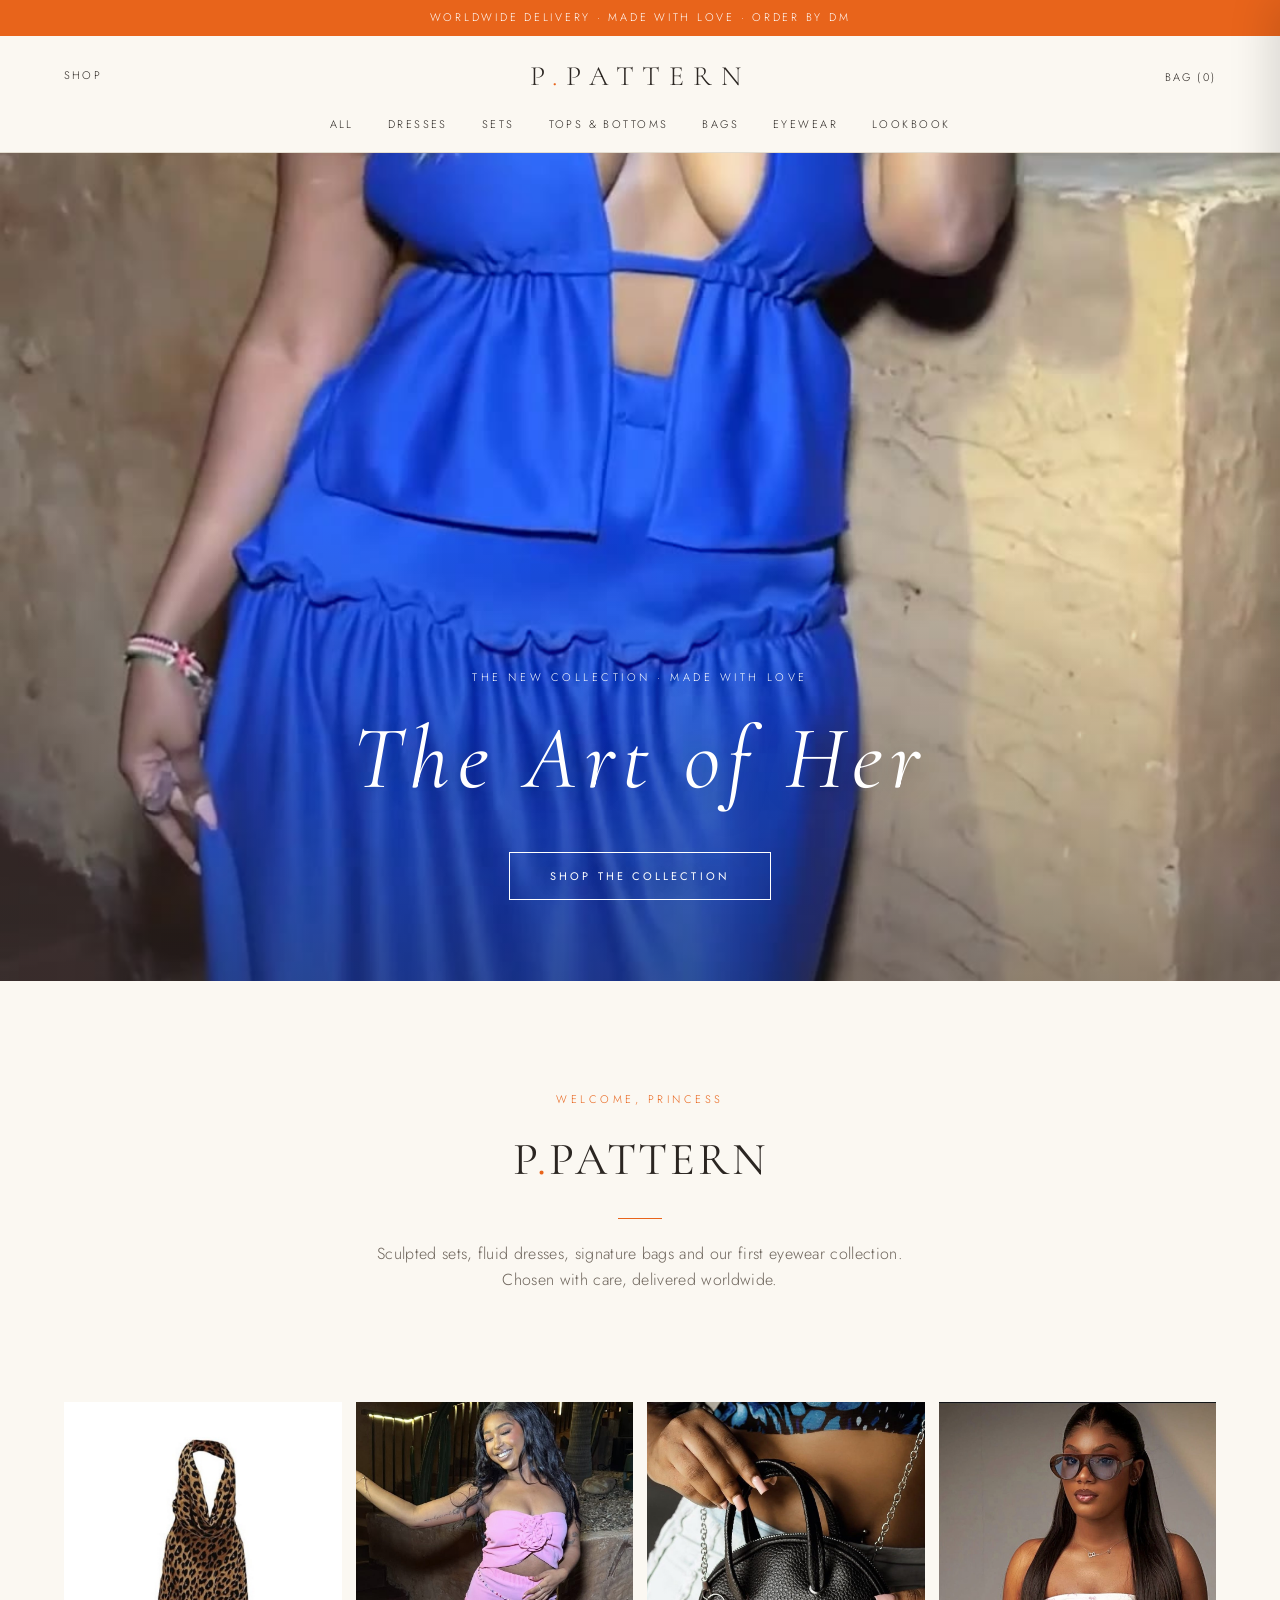
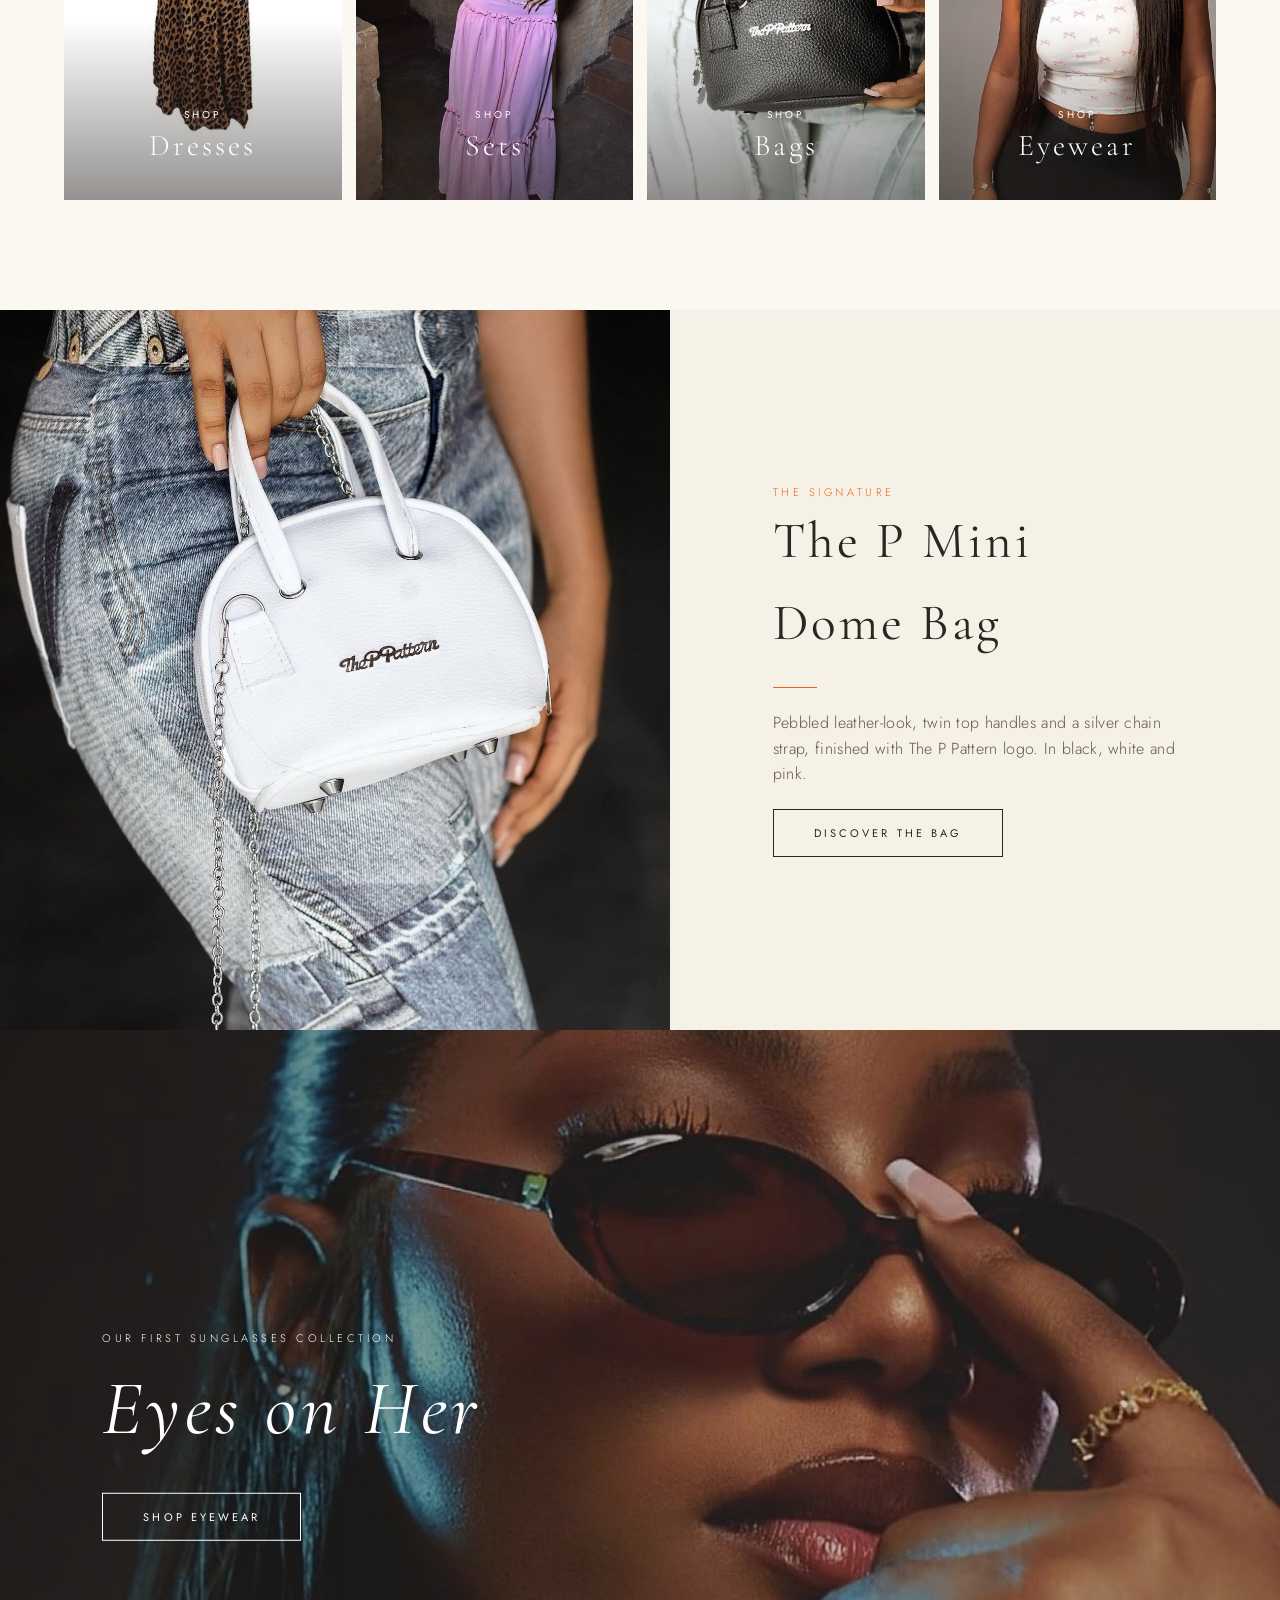
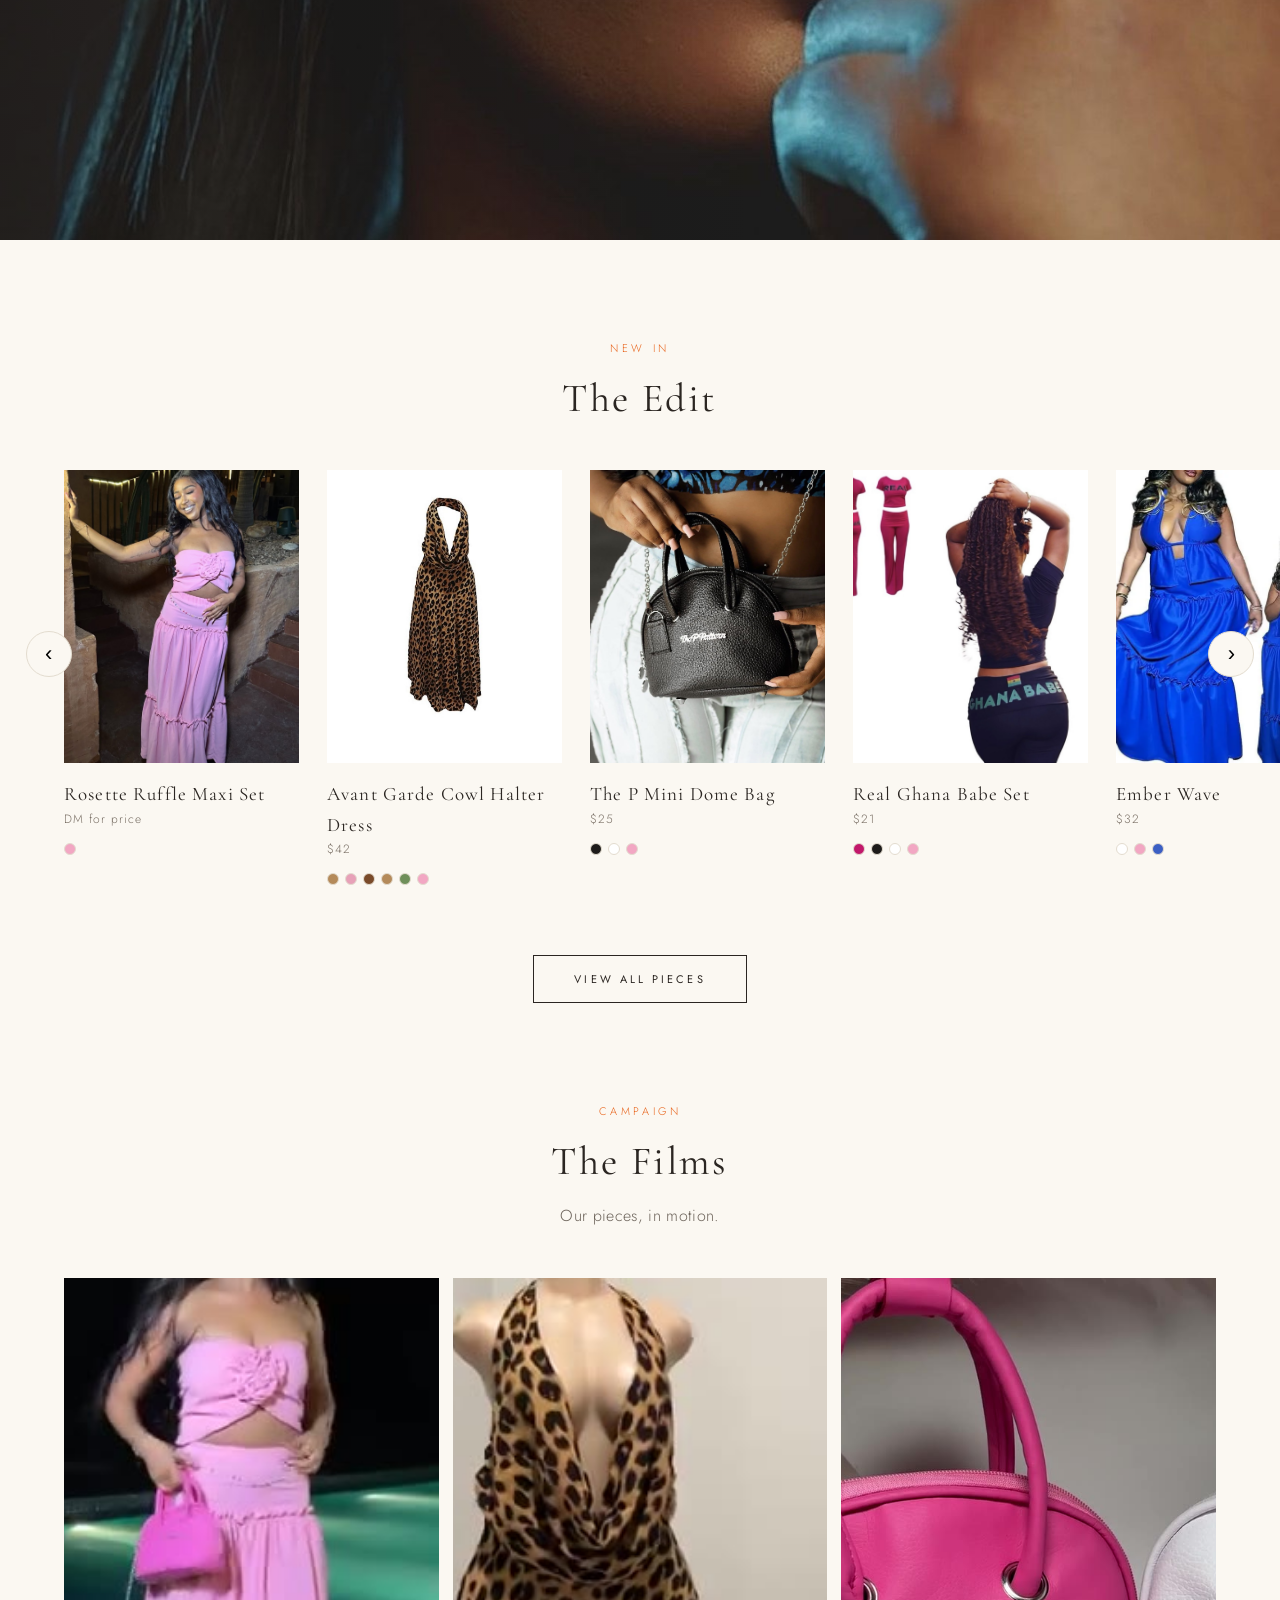
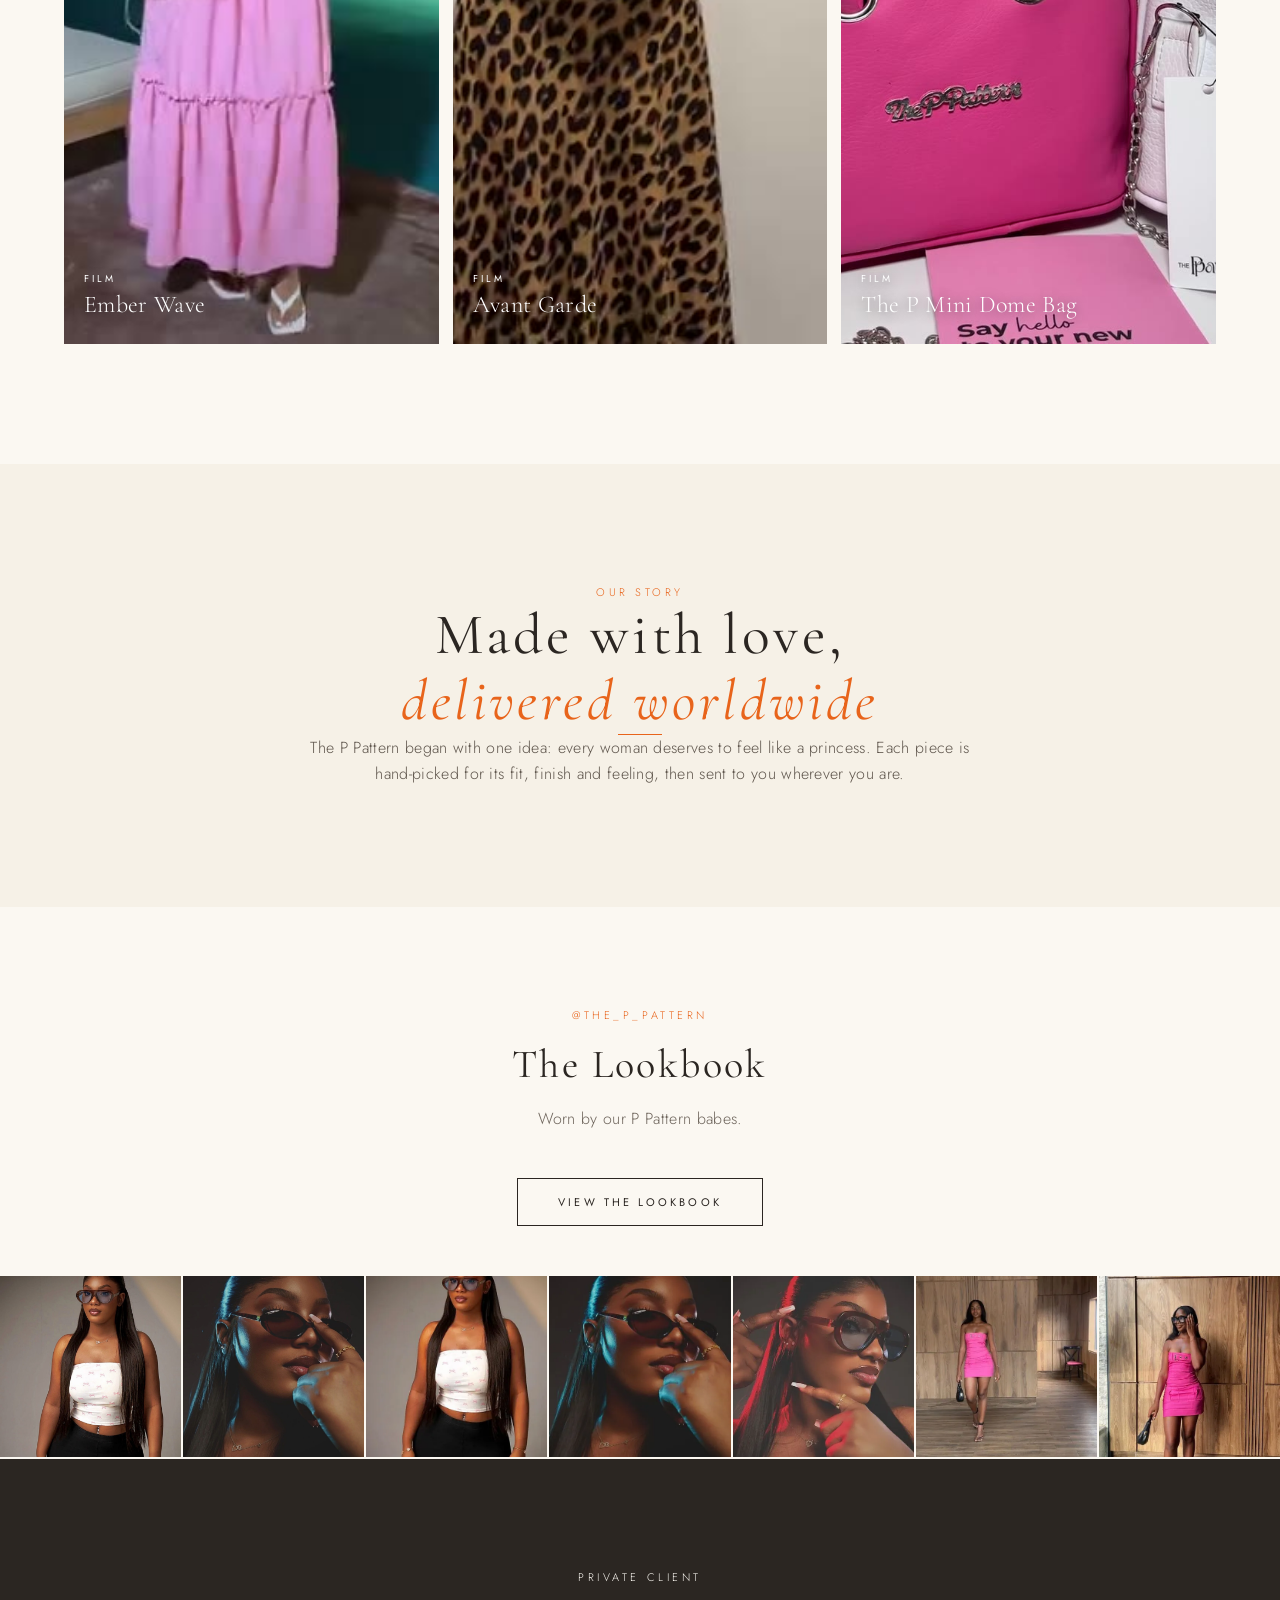
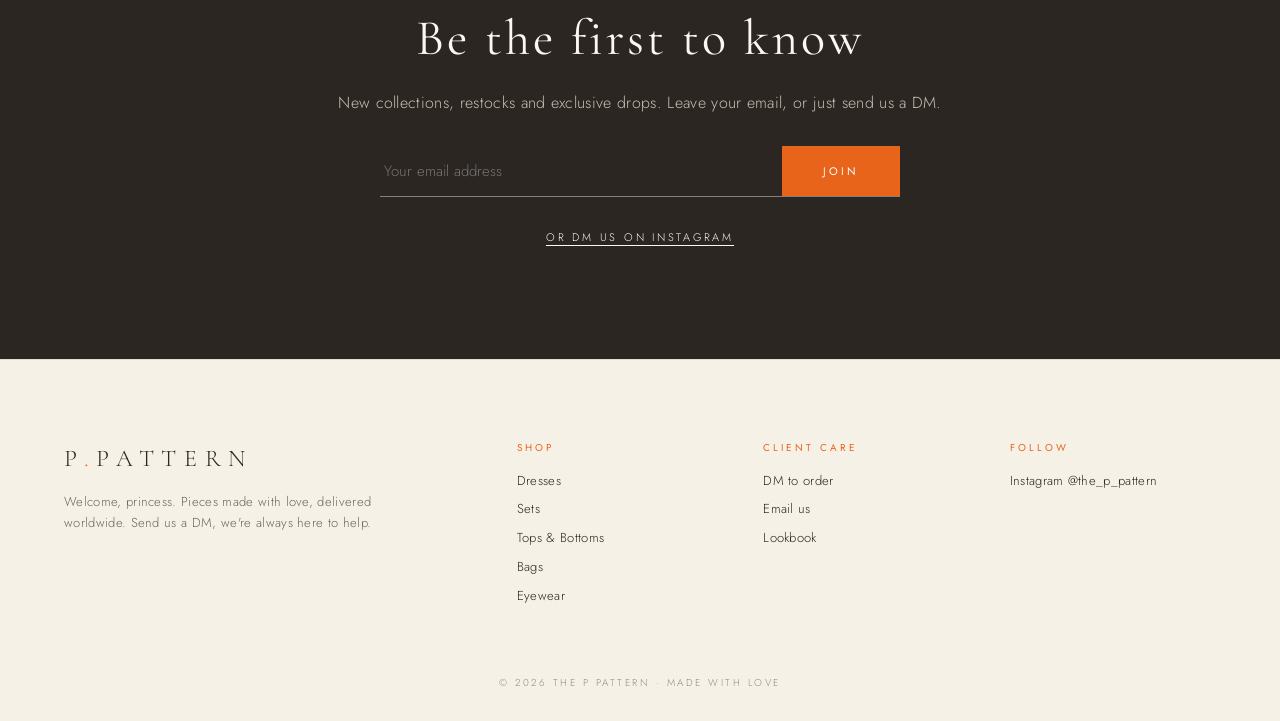
==== commit f9c2e2de: "Full Instagram catalog: product videos, campaign films, lookbook page, webp media" ====
--- a/index.html
+++ b/index.html
@@ -11,10 +11,12 @@
 <section class=sec style="padding-bottom:40px"><span class=eyebrow>New in</span><h2>The Edit</h2></section>
 <div class=car-wrap><button class="arr l" onclick="car.scrollBy({left:-car.clientWidth*.8,behavior:'smooth'})">‹</button><div class=car id=car></div><button class="arr r" onclick="car.scrollBy({left:car.clientWidth*.8,behavior:'smooth'})">›</button></div>
 <p style="text-align:center;margin:40px 0 0"><a class=btn href=shop.html>View all pieces</a></p>
+<section class=sec style="padding-bottom:50px"><span class=eyebrow>Campaign</span><h2>The Films</h2><p style="text-align:center;color:#6d645b;margin-top:10px">Our pieces, in motion.</p></section>
+<div class=films id=films></div>
 <section class="story rv"><div><div class=eyebrow style="color:var(--orange)">Our story</div><h2>Made with love,<br><em>delivered worldwide</em></h2><div class=rule></div><p>The P Pattern began with one idea: every woman deserves to feel like a princess. Each piece is hand-picked for its fit, finish and feeling, then sent to you wherever you are.</p></div></section>
-<section class=sec id=lookbook style="padding-bottom:50px"><span class=eyebrow>@the_p_pattern</span><h2>The Lookbook</h2><p style="text-align:center;color:#6d645b;margin-top:10px">Worn by our P Pattern babes.</p></section>
+<section class=sec id=lookbook style="padding-bottom:50px"><span class=eyebrow>@the_p_pattern</span><h2>The Lookbook</h2><p style="text-align:center;color:#6d645b;margin-top:10px">Worn by our P Pattern babes.</p><p style="text-align:center;margin-top:24px"><a class=btn href="lookbook.html">View the lookbook</a></p></section>
 <div class=strip id=lb></div>
 <section class="cta rv"><div class=eyebrow>Private client</div><h2>Be the first to know</h2><p>New collections, restocks and exclusive drops. Leave your email, or just send us a DM.</p><form onsubmit="location.href='mailto:maxwellafriyie001@gmail.com?subject=Join%20the%20P.PATTERN%20list&body='+encodeURIComponent('Please add me: '+this.e.value);return false"><input name=e type=email required placeholder="Your email address"><button class="btn o">Join</button></form><a href="https://ig.me/m/the_p_pattern" target=_blank style="font-size:11px;letter-spacing:.25em;text-transform:uppercase;border-bottom:1px solid">Or DM us on Instagram</a></section>
 <script src=catalog.js></script><script src=app.js></script><script>shell('home');
-const pick=["rosette-ruffle-maxi-set","avant-garde-dress","p-mini-dome-bag","ghana-babe-set","ember-wave","cooper","delilah-pearl-set","politt","ripple-3d-crop","metallica"];
-car.innerHTML=pick.map(i=>PRODUCTS.find(p=>p.id==i)).filter(Boolean).map(card).join('');lb.innerHTML=LOOKBOOK.slice(0,14).map(s=>`<a href="${IG}" target=_blank><img loading=lazy src="${s}" alt="P Pattern lookbook"></a>`).join('');reveal()</script></body></html>+const pick=["rosette-ruffle-maxi-set","avant-garde-dress","p-mini-dome-bag","ghana-babe-set","ember-wave","cooper","delilah-pearl-set","politt","ripple-3d-crop","no-bad-days-tank","metallica","the-corset"];
+car.innerHTML=pick.map(i=>PRODUCTS.find(p=>p.id==i)).filter(Boolean).map(card).join('');lb.innerHTML=[...['p/lookbook-bow.jpg','p/eyewear-editorial.jpg'].map(j=>({j})),...LOOKBOOK.filter(m=>!m.v)].slice(0,7).map(m=>`<a href=lookbook.html>${pic(m.tj||m.j,'P Pattern lookbook')}</a>`).join('');const F=[['ember-wave','Ember Wave'],['avant-garde-dress','Avant Garde'],['p-mini-dome-bag','The P Mini Dome Bag']].map(([id,n])=>{const p=PRODUCTS.find(x=>x.id==id);return {p,n,m:p.media.find(m=>m.v)}}).filter(x=>x.m);films.innerHTML=F.map(f=>`<a class='film rv' href='product.html?id=${f.p.id}'><video muted loop playsinline preload=none poster='${f.m.p}' data-src='${f.m.v}'></video><span><small>Film</small>${f.n}</span></a>`).join('');lazyVideos();reveal()</script></body></html>
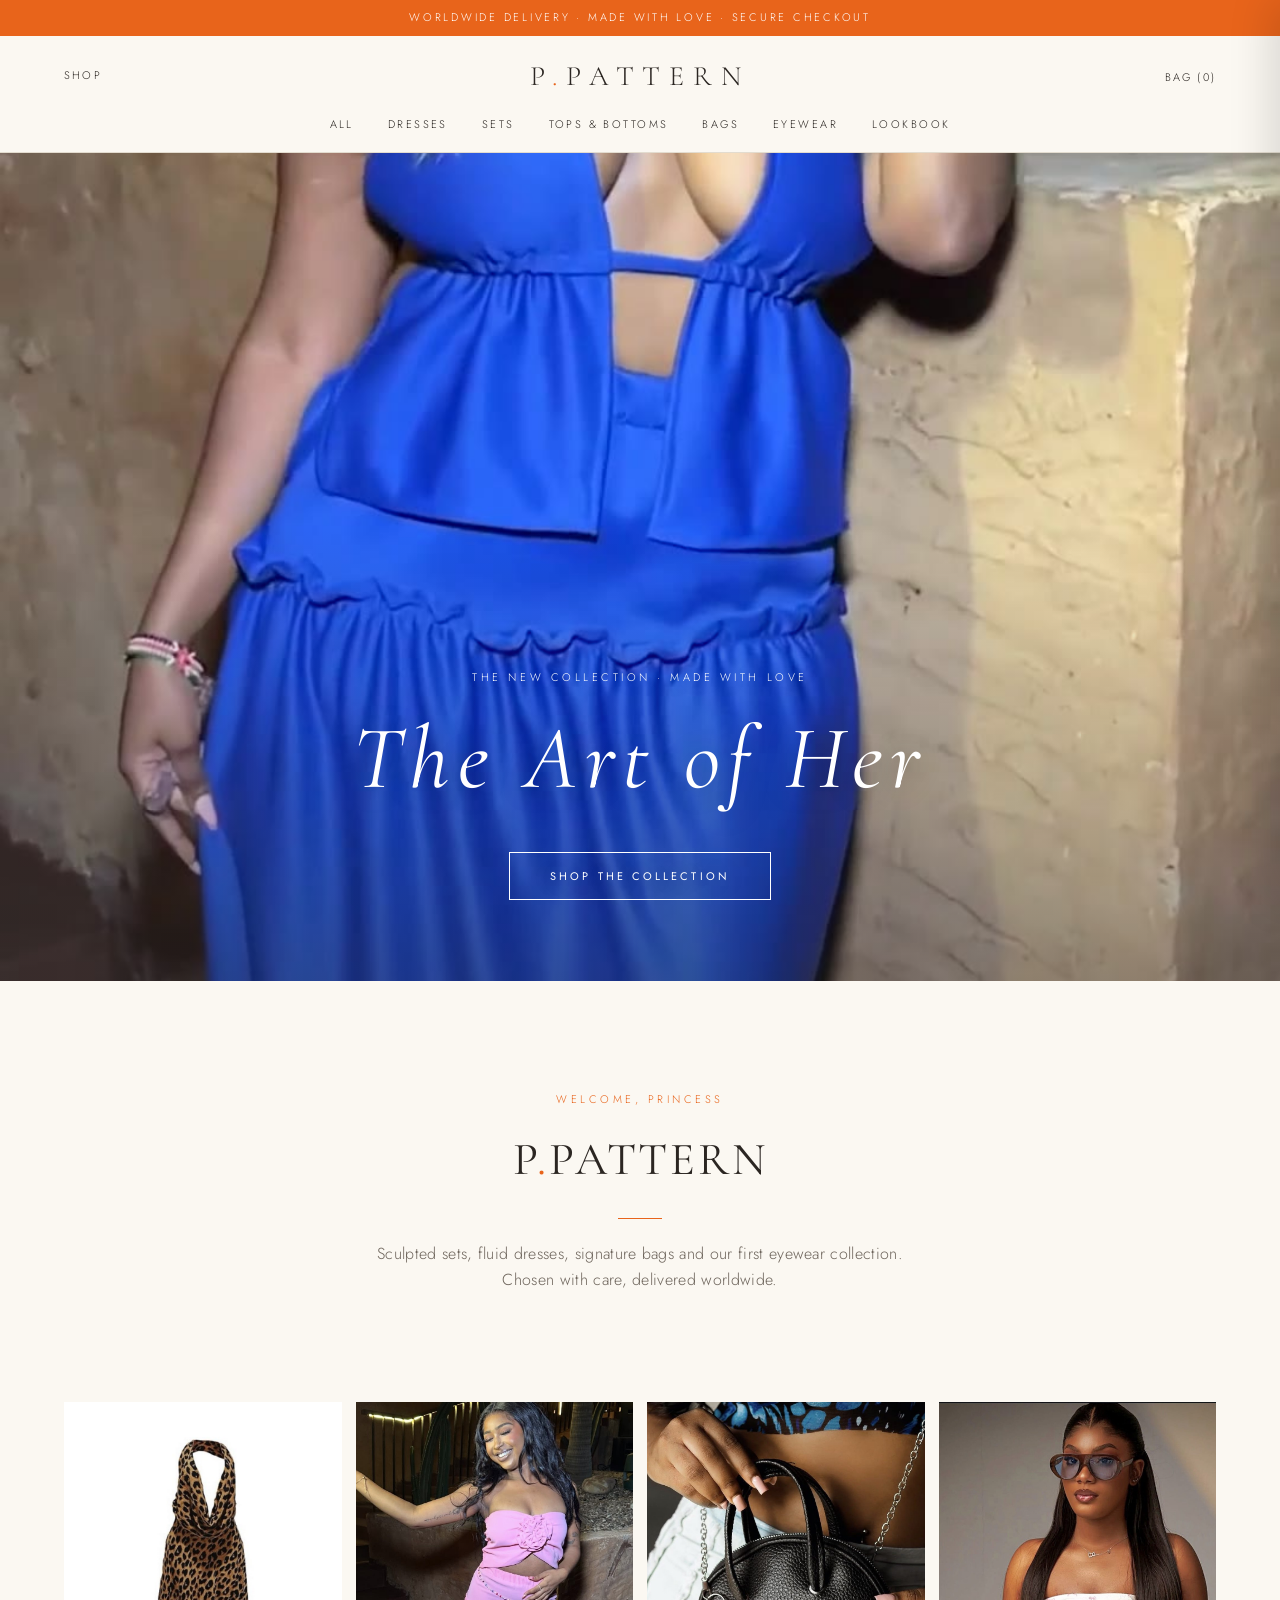
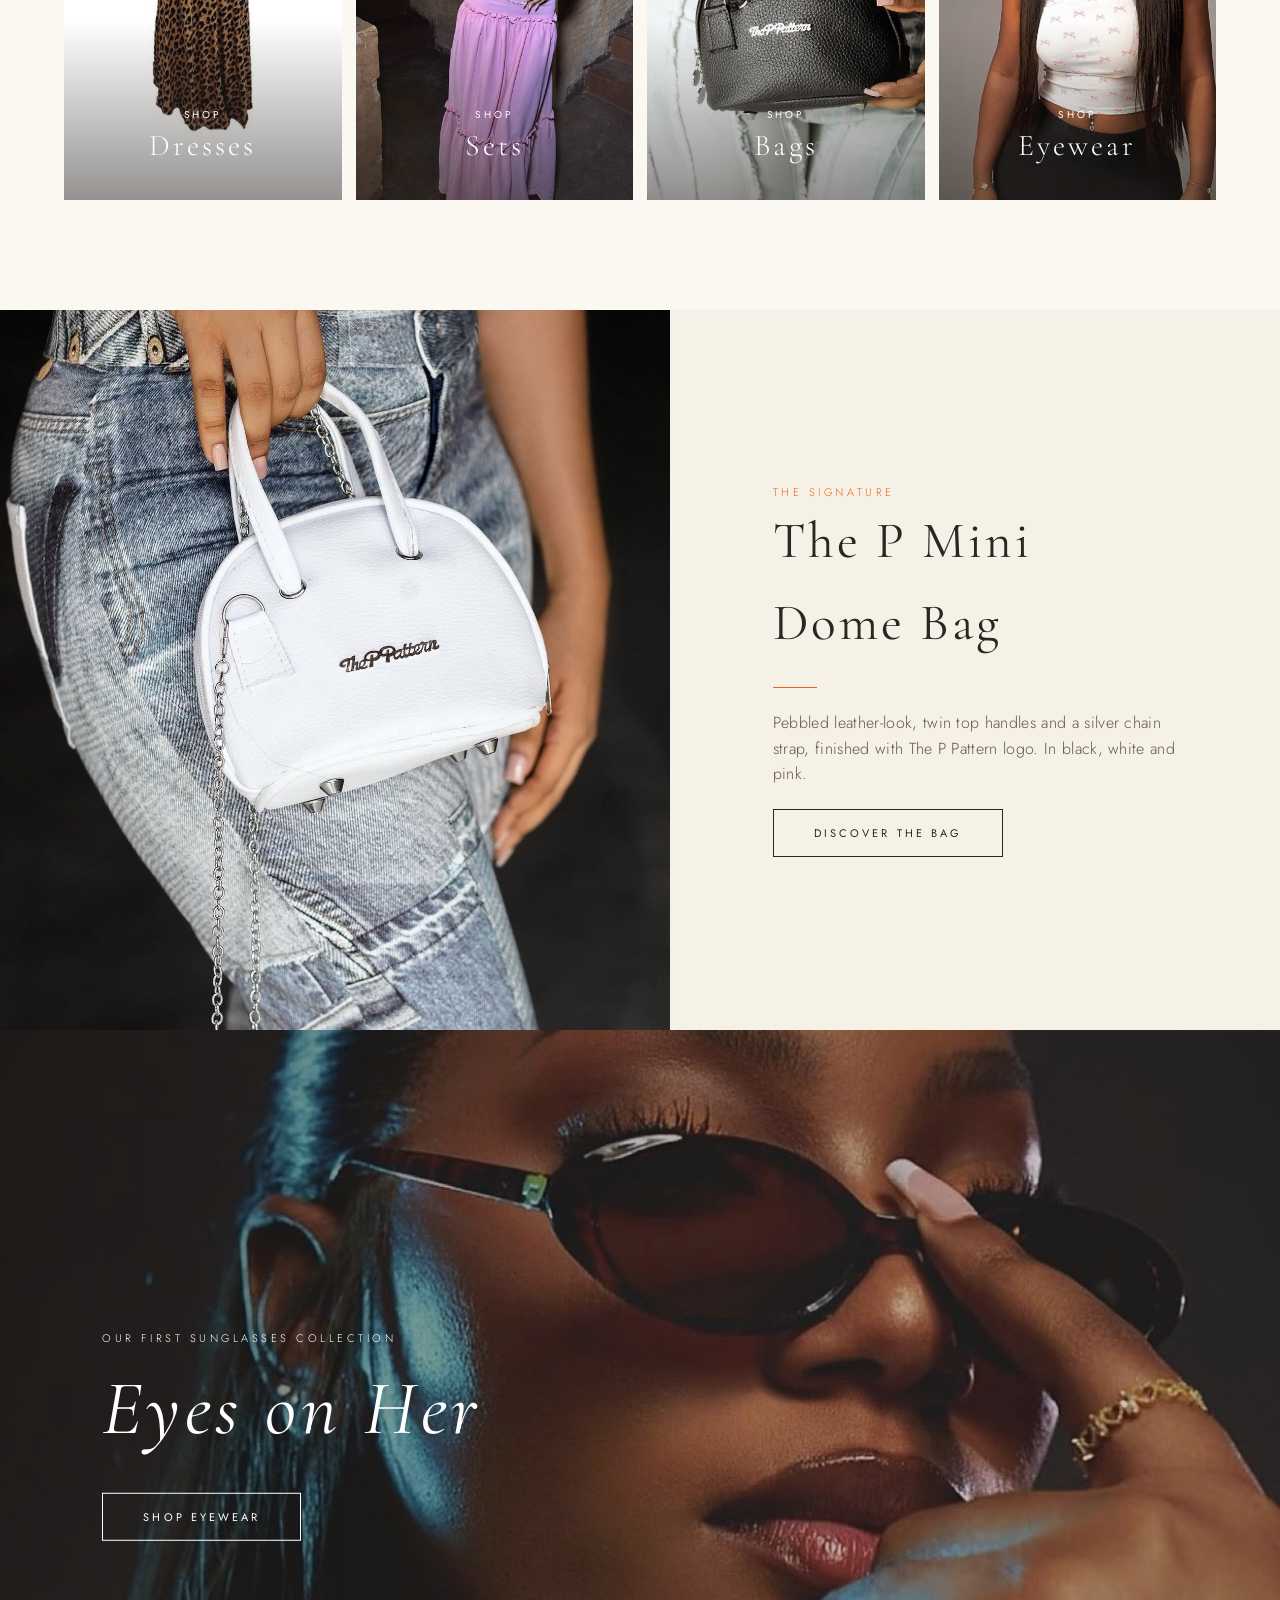
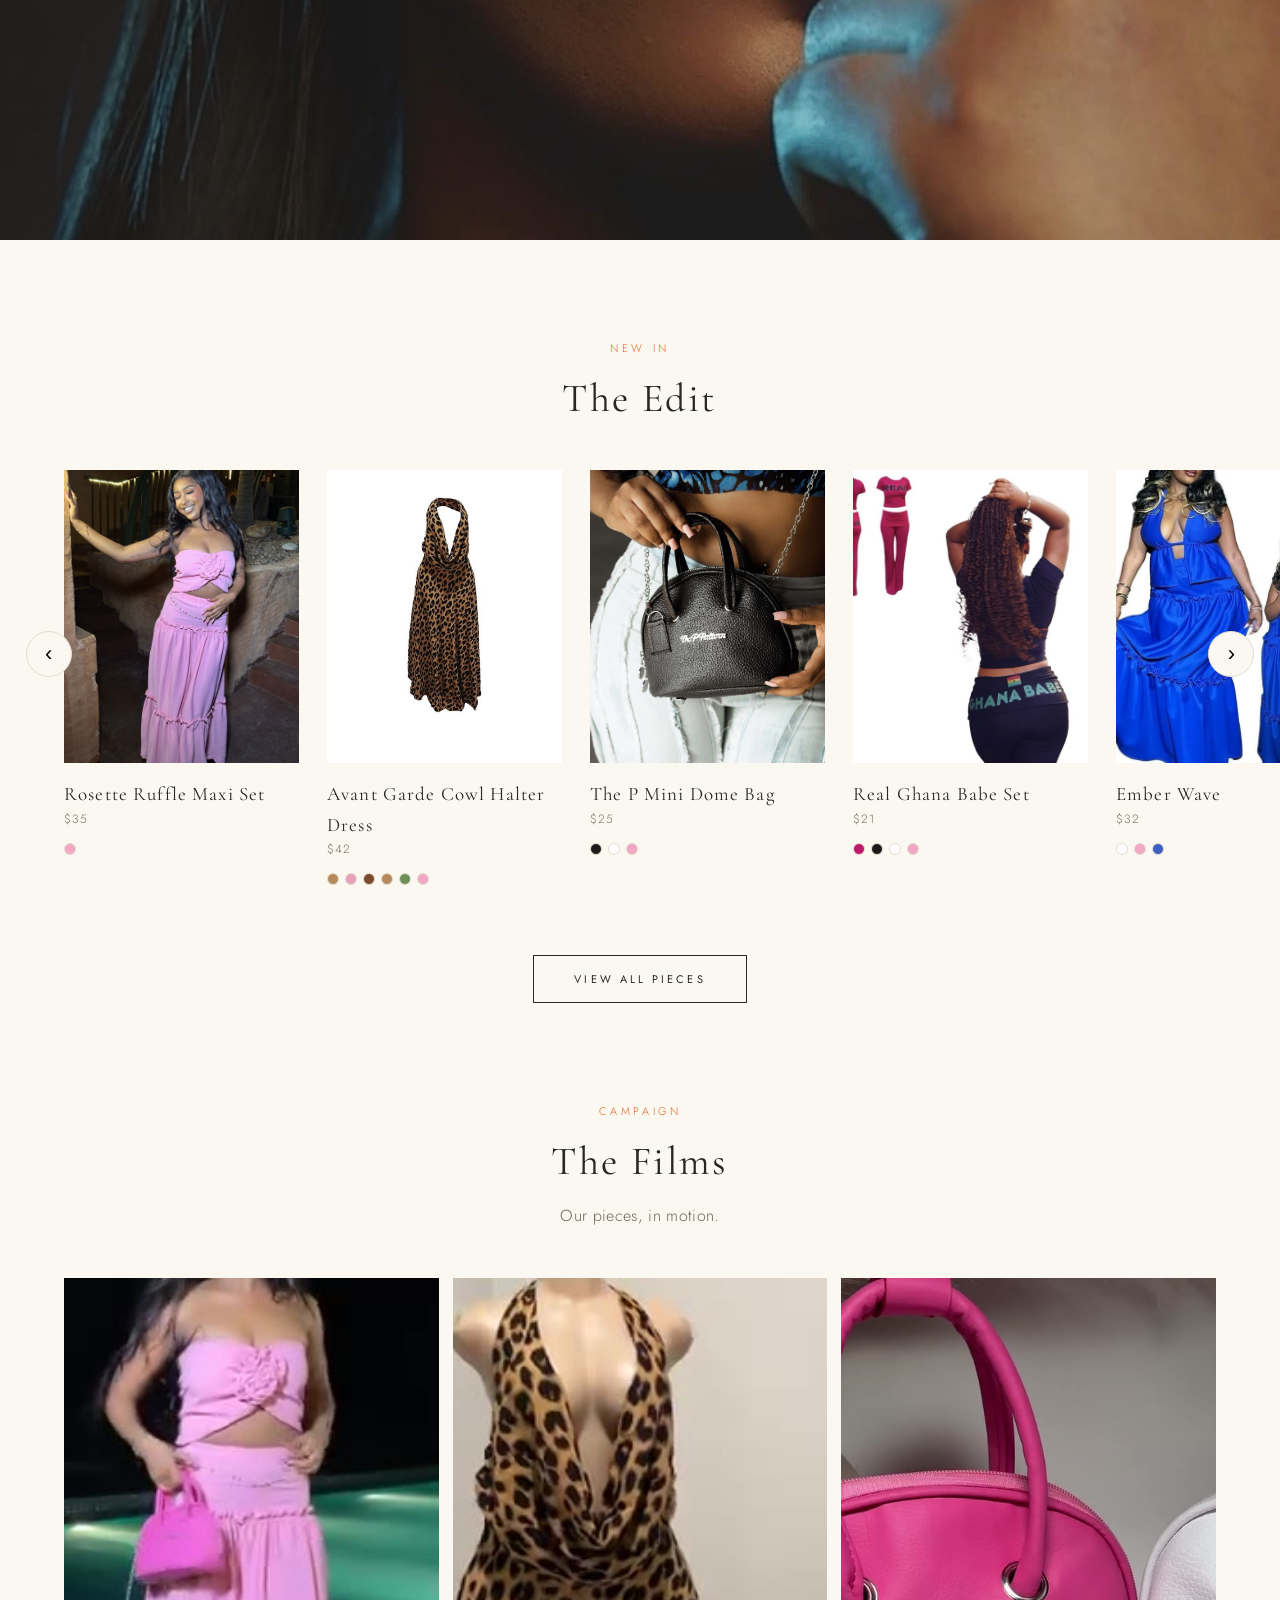
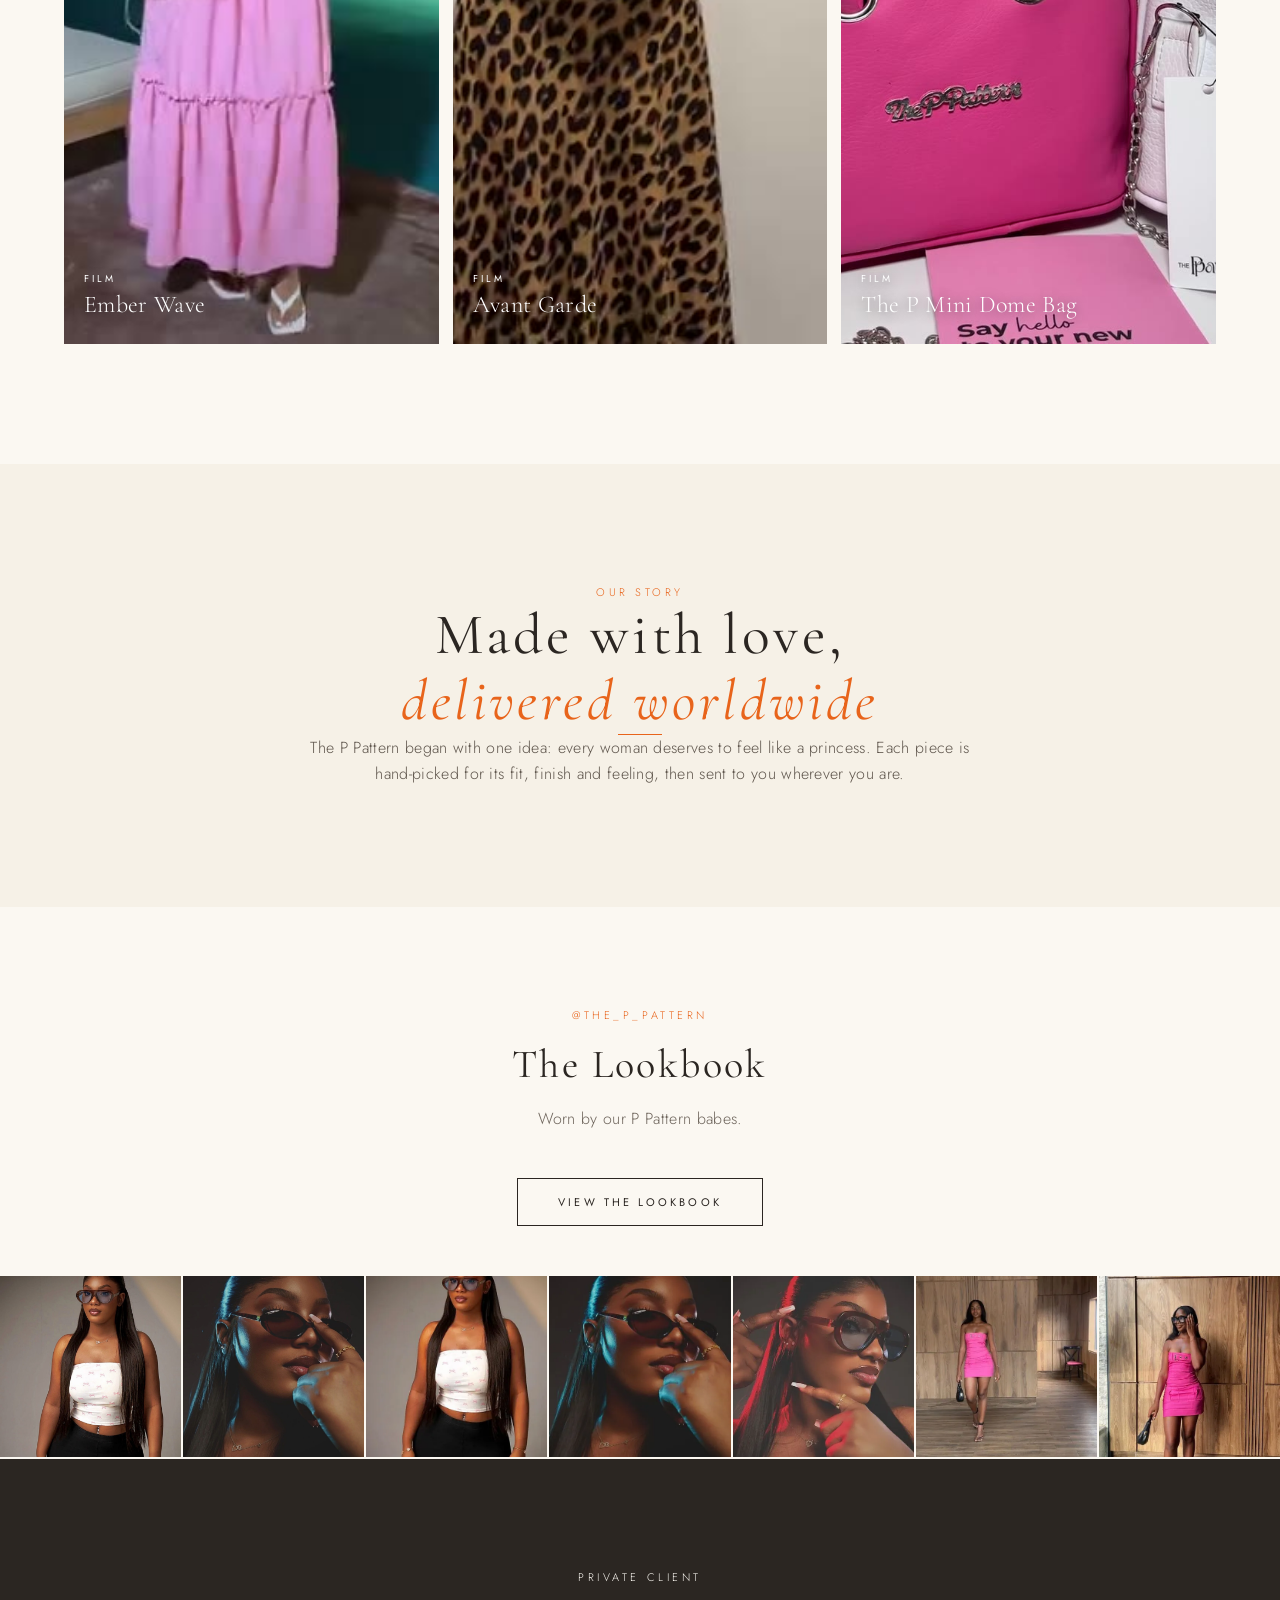
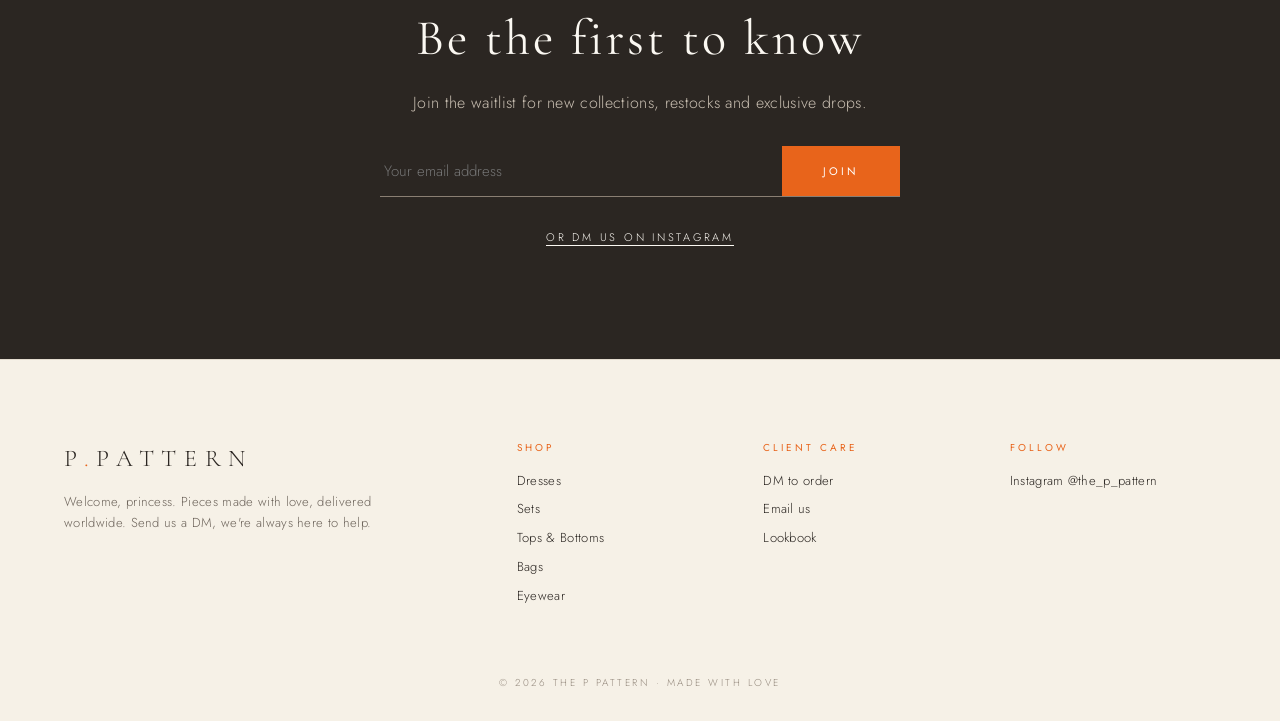
==== commit 71bc4c4d: "All items priced, waitlist via FormSubmit" ====
--- a/index.html
+++ b/index.html
@@ -16,7 +16,7 @@
 <section class="story rv"><div><div class=eyebrow style="color:var(--orange)">Our story</div><h2>Made with love,<br><em>delivered worldwide</em></h2><div class=rule></div><p>The P Pattern began with one idea: every woman deserves to feel like a princess. Each piece is hand-picked for its fit, finish and feeling, then sent to you wherever you are.</p></div></section>
 <section class=sec id=lookbook style="padding-bottom:50px"><span class=eyebrow>@the_p_pattern</span><h2>The Lookbook</h2><p style="text-align:center;color:#6d645b;margin-top:10px">Worn by our P Pattern babes.</p><p style="text-align:center;margin-top:24px"><a class=btn href="lookbook.html">View the lookbook</a></p></section>
 <div class=strip id=lb></div>
-<section class="cta rv"><div class=eyebrow>Private client</div><h2>Be the first to know</h2><p>New collections, restocks and exclusive drops. Leave your email, or just send us a DM.</p><form onsubmit="location.href='mailto:maxwellafriyie001@gmail.com?subject=Join%20the%20P.PATTERN%20list&body='+encodeURIComponent('Please add me: '+this.e.value);return false"><input name=e type=email required placeholder="Your email address"><button class="btn o">Join</button></form><a href="https://ig.me/m/the_p_pattern" target=_blank style="font-size:11px;letter-spacing:.25em;text-transform:uppercase;border-bottom:1px solid">Or DM us on Instagram</a></section>
+<section class="cta rv"><div class=eyebrow>Private client</div><h2>Be the first to know</h2><p>Join the waitlist for new collections, restocks and exclusive drops.</p><form id=wlf onsubmit="const b=this.querySelector('button');b.disabled=true;waitlist('',this.e.value,'homepage').then(ok=>{this.outerHTML=ok?'<p style=&quot;color:#fff;margin-bottom:26px&quot;>Thank you. You are on the waitlist.</p>':'<p style=&quot;margin-bottom:26px&quot;>Sorry, please try again later.</p>'});return false"><input name=e type=email required placeholder="Your email address"><button class="btn o">Join</button></form><a href="https://ig.me/m/the_p_pattern" target=_blank style="font-size:11px;letter-spacing:.25em;text-transform:uppercase;border-bottom:1px solid">Or DM us on Instagram</a></section>
 <script src=catalog.js></script><script src=app.js></script><script>shell('home');
 const pick=["rosette-ruffle-maxi-set","avant-garde-dress","p-mini-dome-bag","ghana-babe-set","ember-wave","cooper","delilah-pearl-set","politt","ripple-3d-crop","no-bad-days-tank","metallica","the-corset"];
 car.innerHTML=pick.map(i=>PRODUCTS.find(p=>p.id==i)).filter(Boolean).map(card).join('');lb.innerHTML=[...['p/lookbook-bow.jpg','p/eyewear-editorial.jpg'].map(j=>({j})),...LOOKBOOK.filter(m=>!m.v)].slice(0,7).map(m=>`<a href=lookbook.html>${pic(m.tj||m.j,'P Pattern lookbook')}</a>`).join('');const F=[['ember-wave','Ember Wave'],['avant-garde-dress','Avant Garde'],['p-mini-dome-bag','The P Mini Dome Bag']].map(([id,n])=>{const p=PRODUCTS.find(x=>x.id==id);return {p,n,m:p.media.find(m=>m.v)}}).filter(x=>x.m);films.innerHTML=F.map(f=>`<a class='film rv' href='product.html?id=${f.p.id}'><video muted loop playsinline preload=none poster='${f.m.p}' data-src='${f.m.v}'></video><span><small>Film</small>${f.n}</span></a>`).join('');lazyVideos();reveal()</script></body></html>
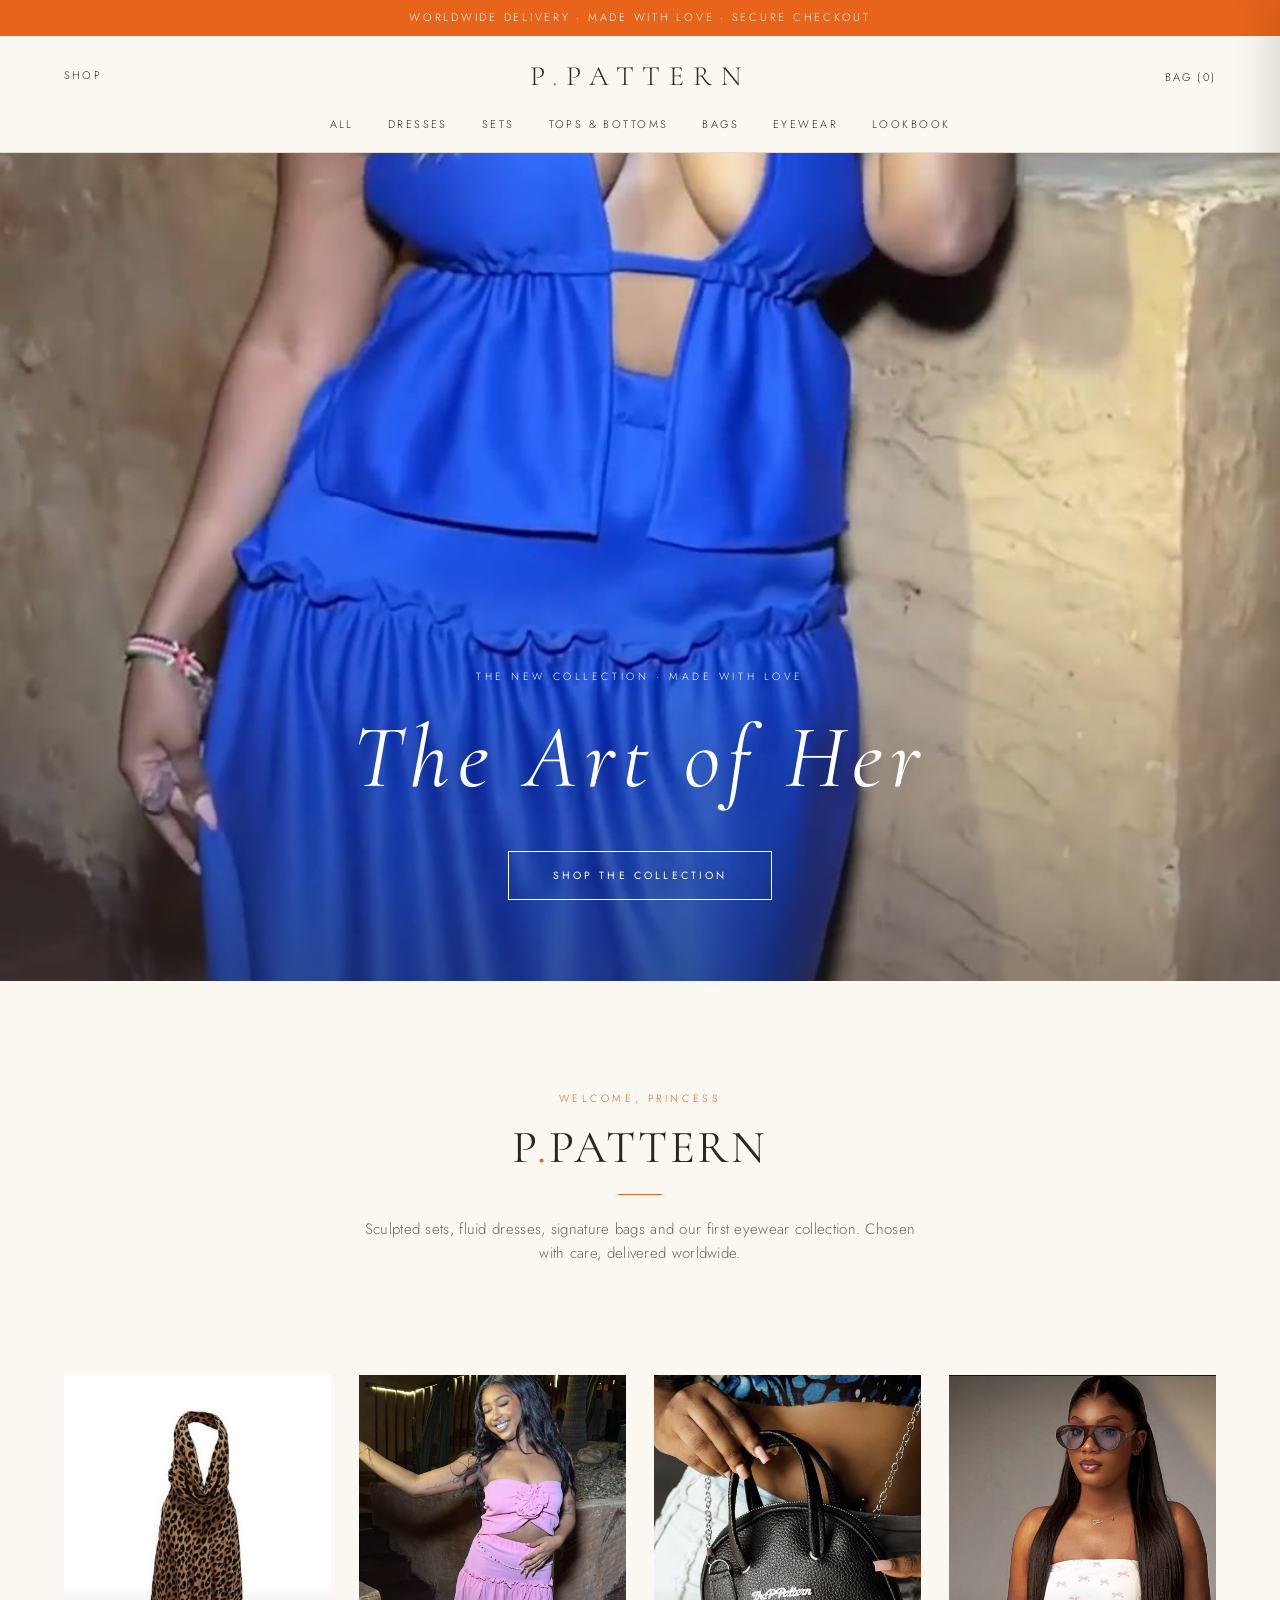
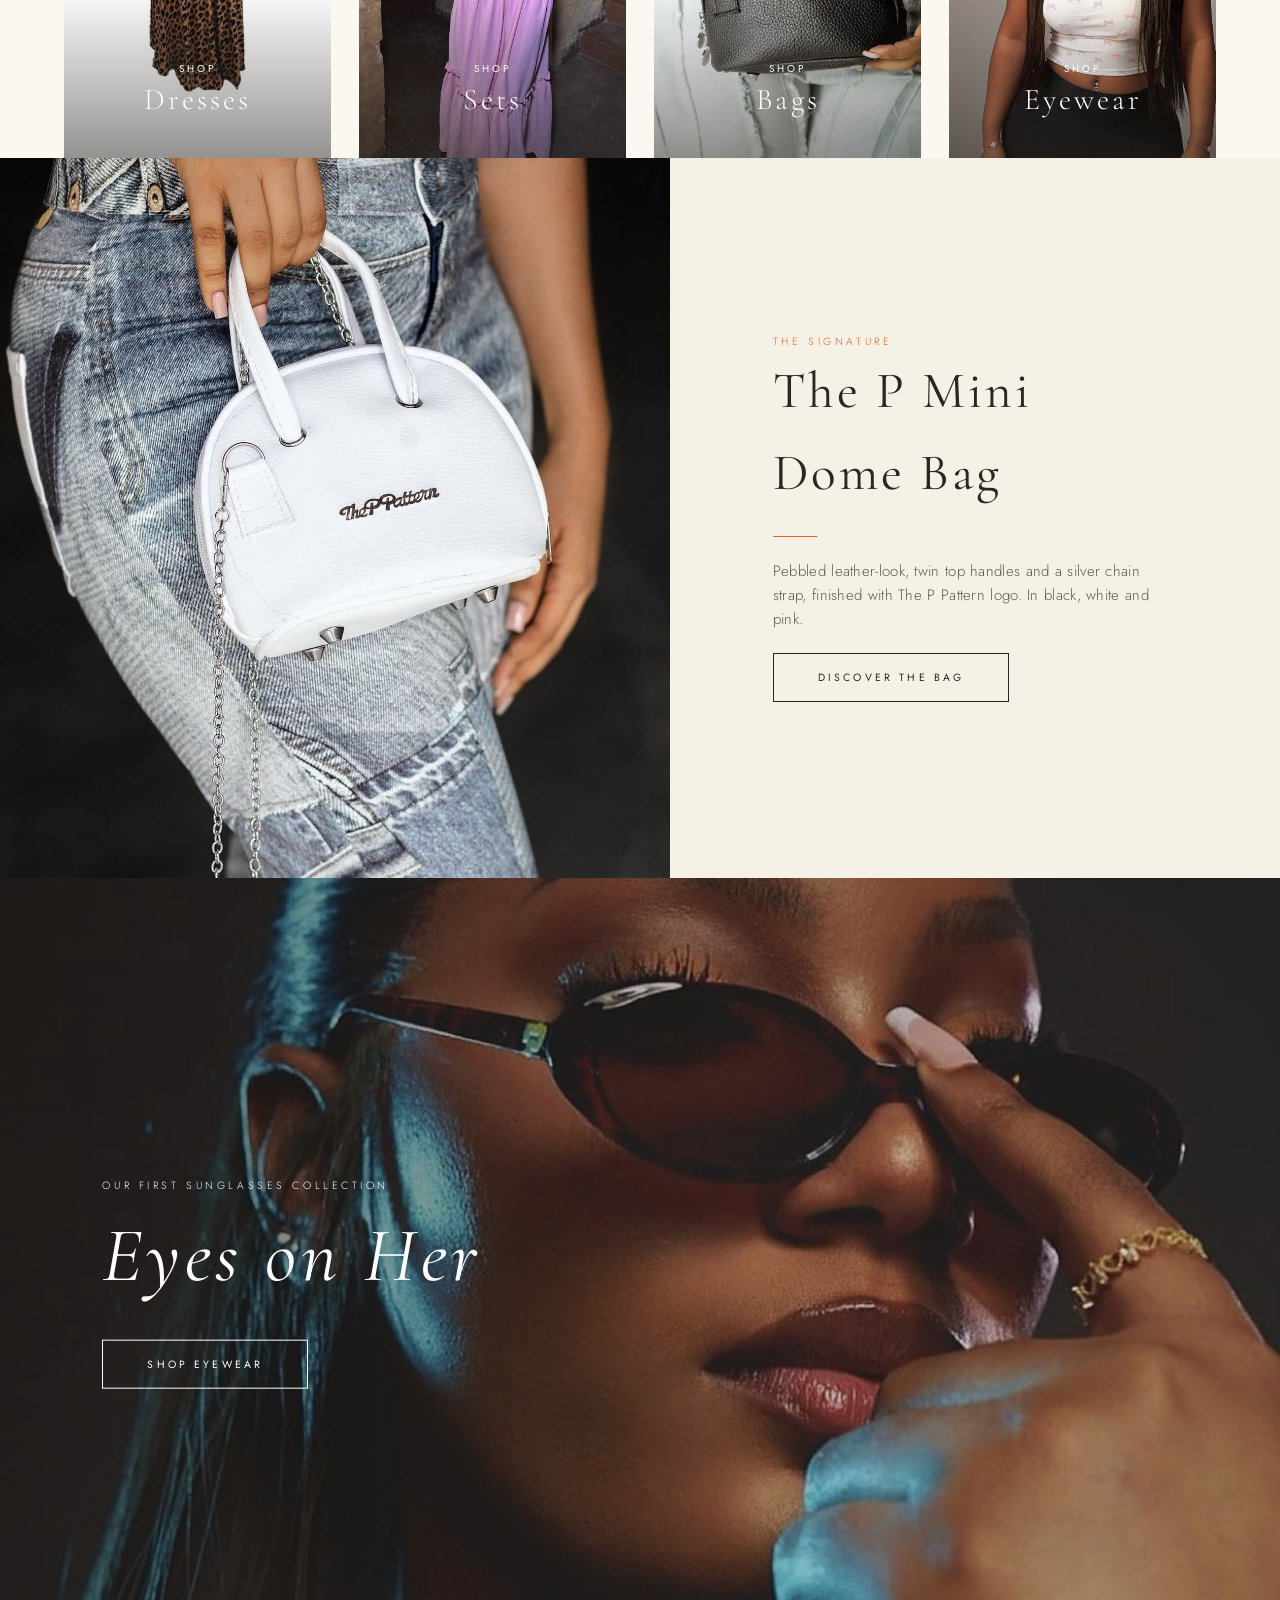
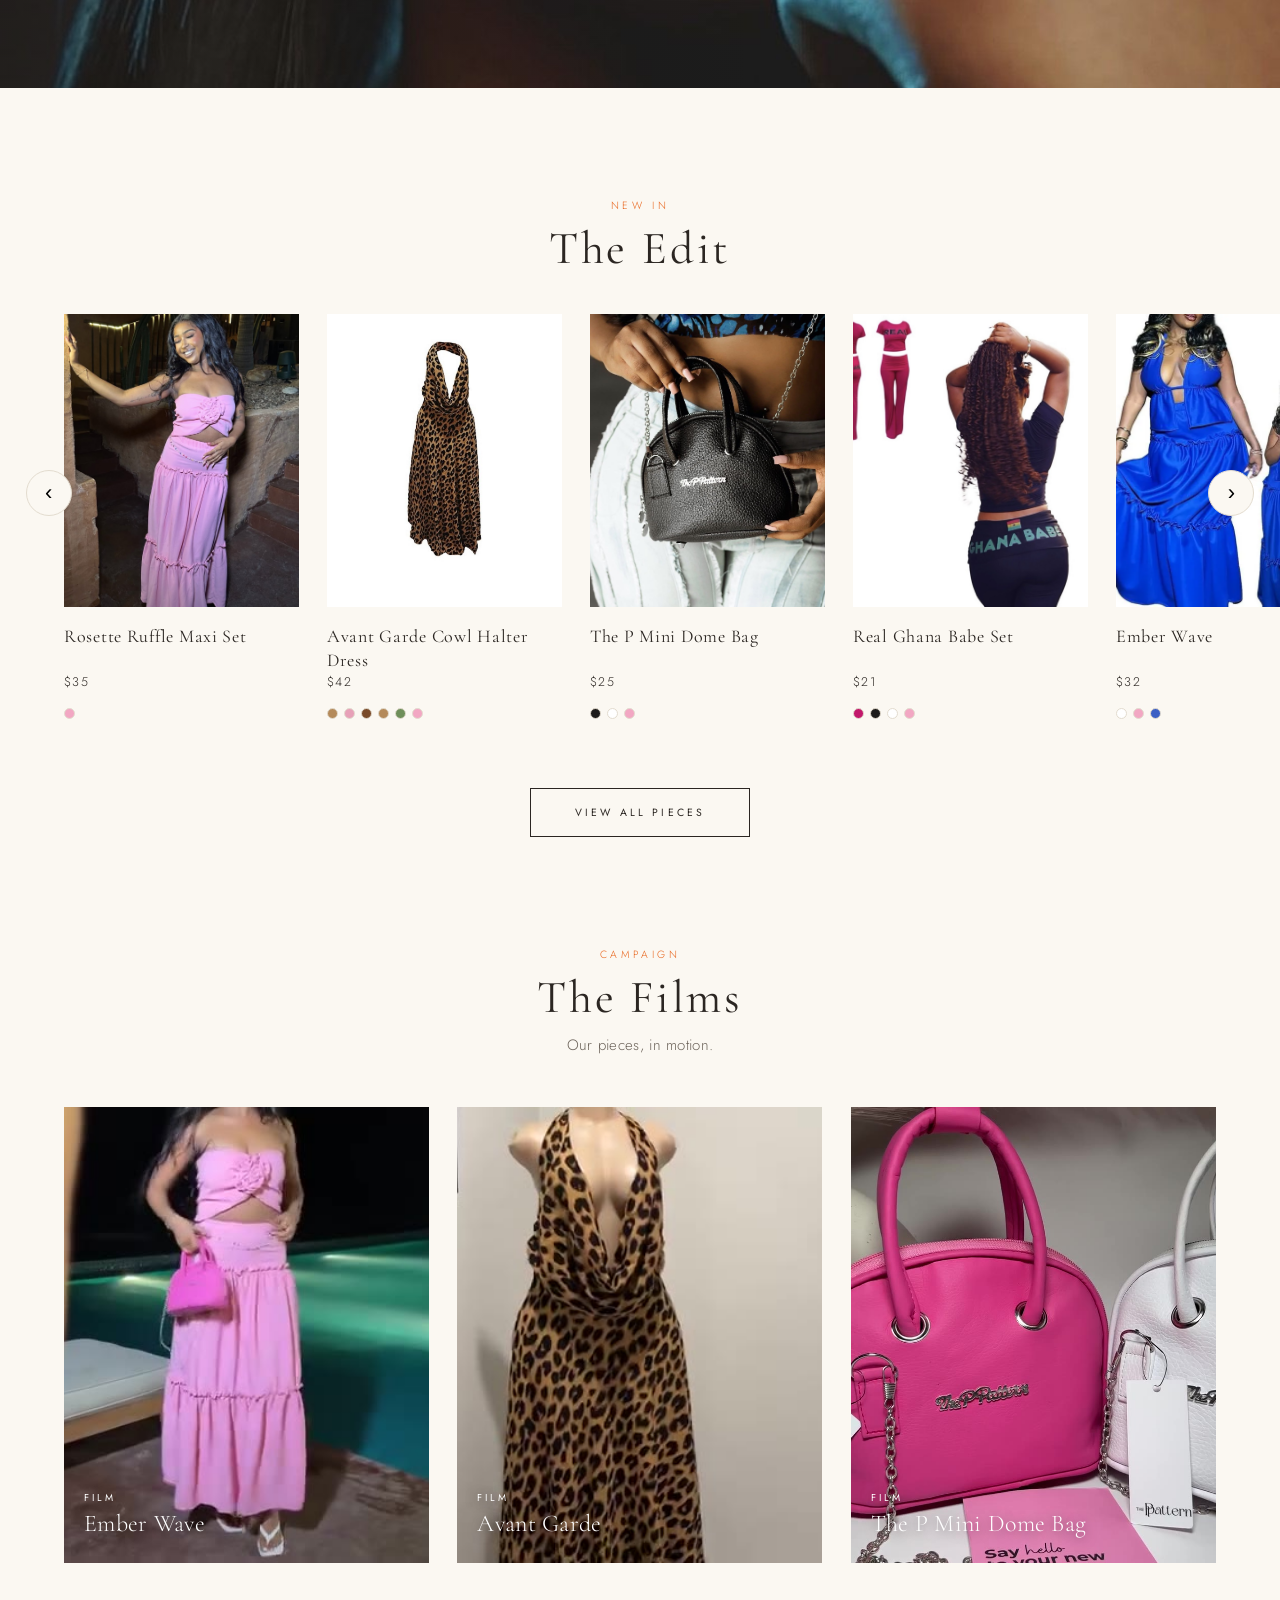
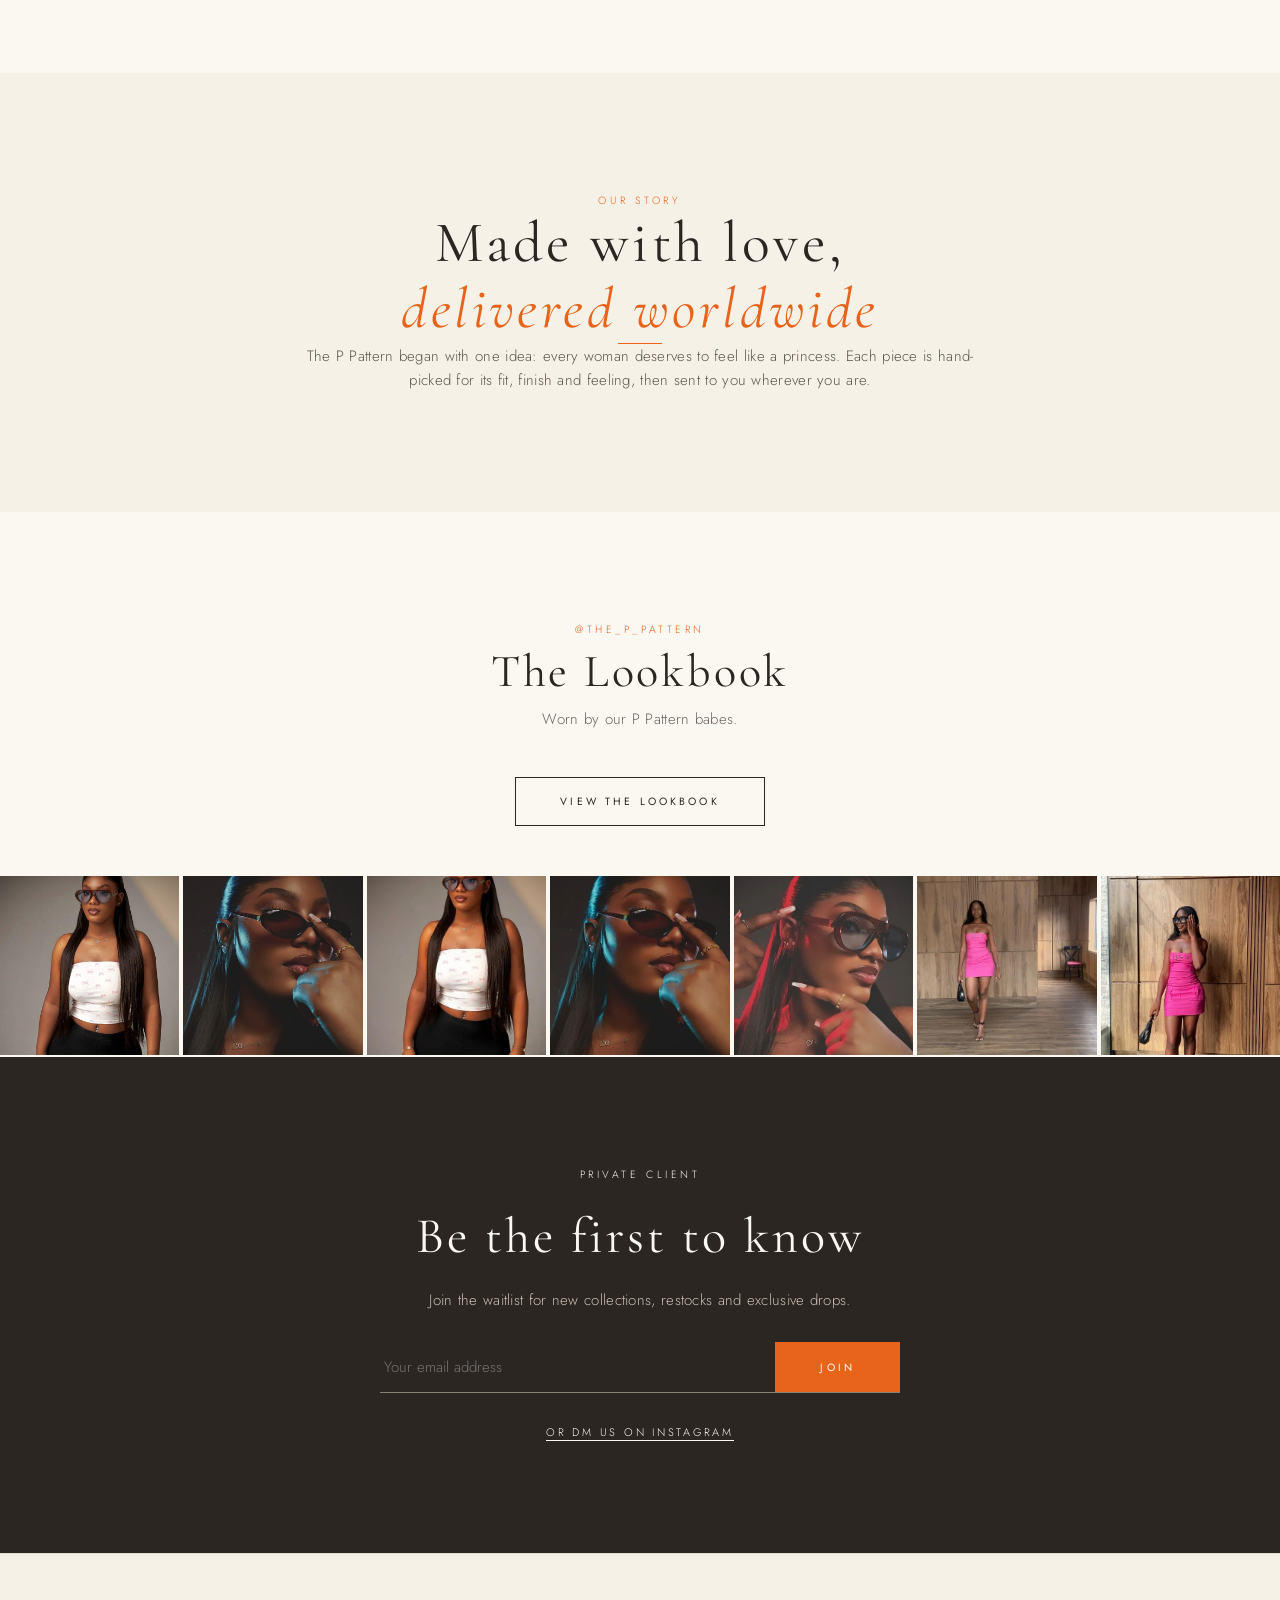
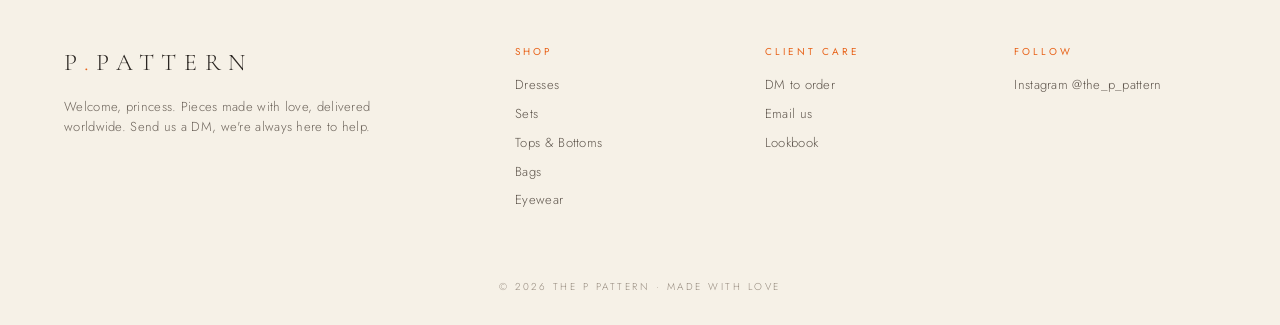
==== commit 5e8d7161: "Rename to No Sad Days Tank" ====
--- a/index.html
+++ b/index.html
@@ -18,5 +18,5 @@
 <div class=strip id=lb></div>
 <section class="cta rv"><div class=eyebrow>Private client</div><h2>Be the first to know</h2><p>Join the waitlist for new collections, restocks and exclusive drops.</p><form id=wlf onsubmit="const b=this.querySelector('button');b.disabled=true;waitlist('',this.e.value,'homepage').then(ok=>{this.outerHTML=ok?'<p style=&quot;color:#fff;margin-bottom:26px&quot;>Thank you. You are on the waitlist.</p>':'<p style=&quot;margin-bottom:26px&quot;>Sorry, please try again later.</p>'});return false"><input name=e type=email required placeholder="Your email address"><button class="btn o">Join</button></form><a href="https://ig.me/m/the_p_pattern" target=_blank style="font-size:11px;letter-spacing:.25em;text-transform:uppercase;border-bottom:1px solid">Or DM us on Instagram</a></section>
 <script src=catalog.js></script><script src=app.js></script><script>shell('home');
-const pick=["rosette-ruffle-maxi-set","avant-garde-dress","p-mini-dome-bag","ghana-babe-set","ember-wave","cooper","delilah-pearl-set","politt","ripple-3d-crop","no-bad-days-tank","metallica","the-corset"];
+const pick=["rosette-ruffle-maxi-set","avant-garde-dress","p-mini-dome-bag","ghana-babe-set","ember-wave","cooper","delilah-pearl-set","politt","ripple-3d-crop","no-sad-days-tank","metallica","the-corset"];
 car.innerHTML=pick.map(i=>PRODUCTS.find(p=>p.id==i)).filter(Boolean).map(card).join('');lb.innerHTML=[...['p/lookbook-bow.jpg','p/eyewear-editorial.jpg'].map(j=>({j})),...LOOKBOOK.filter(m=>!m.v)].slice(0,7).map(m=>`<a href=lookbook.html>${pic(m.tj||m.j,'P Pattern lookbook')}</a>`).join('');const F=[['ember-wave','Ember Wave'],['avant-garde-dress','Avant Garde'],['p-mini-dome-bag','The P Mini Dome Bag']].map(([id,n])=>{const p=PRODUCTS.find(x=>x.id==id);return {p,n,m:p.media.find(m=>m.v)}}).filter(x=>x.m);films.innerHTML=F.map(f=>`<a class='film rv' href='product.html?id=${f.p.id}'><video muted loop playsinline preload=none poster='${f.m.p}' data-src='${f.m.v}'></video><span><small>Film</small>${f.n}</span></a>`).join('');lazyVideos();reveal()</script></body></html>
